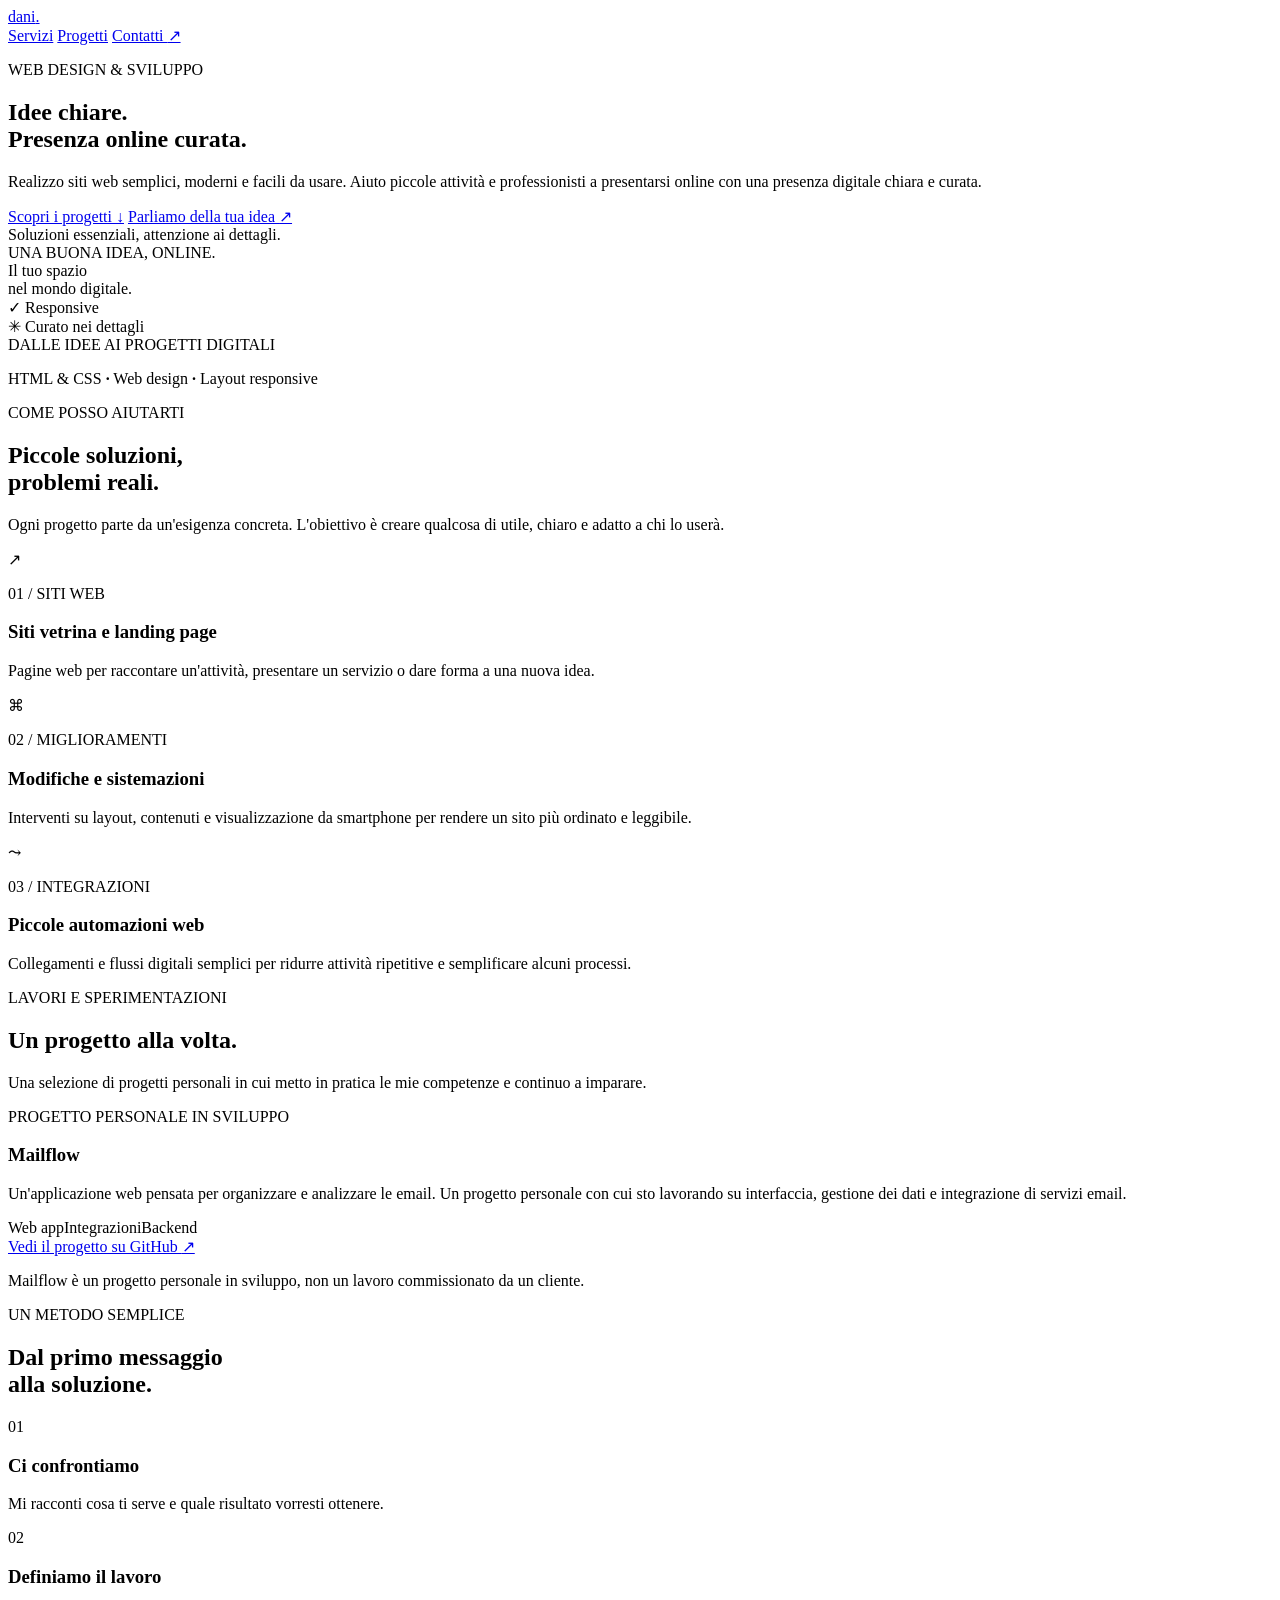
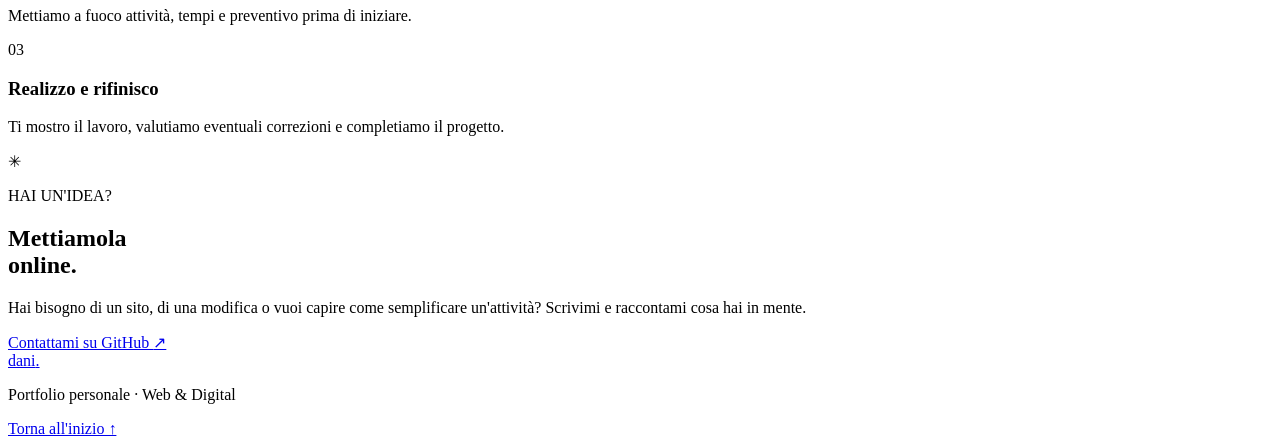
==== index.html @ 743d181b "Create responsive portfolio homepage" ====
<!doctype html>
<html lang="it">
<head>
  <meta charset="utf-8">
  <meta name="viewport" content="width=device-width, initial-scale=1">
  <meta name="theme-color" content="#f7f8fb">
  <meta name="description" content="Portfolio di Dani: siti web semplici, moderni e responsive, miglioramenti e piccole integrazioni digitali.">
  <title>Dani — Web & Digital</title>
  <link rel="stylesheet" href="style.css">
</head>
<body>
  <header class="site-header">
    <nav class="nav container" aria-label="Navigazione principale">
      <a class="brand" href="#home" aria-label="Torna all'inizio">dani<span>.</span></a>
      <div class="nav-links">
        <a href="#servizi">Servizi</a>
        <a href="#progetti">Progetti</a>
        <a class="nav-cta" href="#contatti">Contatti <span aria-hidden="true">↗</span></a>
      </div>
    </nav>
  </header>

  <main>
    <section class="hero container" id="home">
      <div class="hero-copy">
        <p class="eyebrow"><span class="status-dot"></span> WEB DESIGN & SVILUPPO</p>
        <h1>Idee chiare.<br><span>Presenza online</span> curata.</h1>
        <p class="hero-text">Realizzo siti web semplici, moderni e facili da usare. Aiuto piccole attività e professionisti a presentarsi online con una presenza digitale chiara e curata.</p>
        <div class="hero-actions">
          <a class="button button-primary" href="#progetti">Scopri i progetti <span aria-hidden="true">↓</span></a>
          <a class="text-link" href="#contatti">Parliamo della tua idea <span aria-hidden="true">↗</span></a>
        </div>
        <div class="hero-note"><span class="note-line"></span><span>Soluzioni essenziali, attenzione ai dettagli.</span></div>
      </div>

      <div class="hero-art" aria-hidden="true">
        <div class="art-glow"></div>
        <div class="browser-card">
          <div class="browser-top">
            <div class="browser-dots"><i></i><i></i><i></i></div>
            <div class="browser-address"></div>
          </div>
          <div class="browser-content">
            <div class="mock-label">UNA BUONA IDEA, ONLINE.</div>
            <div class="mock-heading">Il tuo spazio<br>nel mondo digitale.</div>
            <div class="mock-copy"></div><div class="mock-copy short"></div>
            <div class="mock-button"></div>
            <div class="mock-panels"><i></i><i></i><i></i></div>
          </div>
        </div>
        <div class="floating-chip chip-top"><span class="chip-check">✓</span> Responsive</div>
        <div class="floating-chip chip-bottom"><span class="chip-spark">✳</span> Curato nei dettagli</div>
      </div>
    </section>

    <section class="intro-strip">
      <div class="container strip-inner">
        <span>DALLE IDEE AI PROGETTI DIGITALI</span>
        <p>HTML & CSS <b>·</b> Web design <b>·</b> Layout responsive</p>
      </div>
    </section>

    <section class="section container" id="servizi">
      <div class="section-heading">
        <div><p class="eyebrow">COME POSSO AIUTARTI</p><h2>Piccole soluzioni,<br><span>problemi reali.</span></h2></div>
        <p class="section-intro">Ogni progetto parte da un'esigenza concreta. L'obiettivo è creare qualcosa di utile, chiaro e adatto a chi lo userà.</p>
      </div>
      <div class="service-grid">
        <article class="service-card">
          <div class="service-icon icon-web" aria-hidden="true">↗</div>
          <p class="card-number">01 / SITI WEB</p>
          <h3>Siti vetrina e landing page</h3>
          <p>Pagine web per raccontare un'attività, presentare un servizio o dare forma a una nuova idea.</p>
        </article>
        <article class="service-card">
          <div class="service-icon icon-fix" aria-hidden="true">⌘</div>
          <p class="card-number">02 / MIGLIORAMENTI</p>
          <h3>Modifiche e sistemazioni</h3>
          <p>Interventi su layout, contenuti e visualizzazione da smartphone per rendere un sito più ordinato e leggibile.</p>
        </article>
        <article class="service-card">
          <div class="service-icon icon-flow" aria-hidden="true">⤳</div>
          <p class="card-number">03 / INTEGRAZIONI</p>
          <h3>Piccole automazioni web</h3>
          <p>Collegamenti e flussi digitali semplici per ridurre attività ripetitive e semplificare alcuni processi.</p>
        </article>
      </div>
    </section>

    <section class="projects-section" id="progetti">
      <div class="container section">
        <div class="section-heading">
          <div><p class="eyebrow">LAVORI E SPERIMENTAZIONI</p><h2>Un progetto alla volta.</h2></div>
          <p class="section-intro">Una selezione di progetti personali in cui metto in pratica le mie competenze e continuo a imparare.</p>
        </div>
        <article class="project-card">
          <div class="project-visual" aria-hidden="true">
            <div class="mail-window">
              <div class="mail-window-head"><span></span><span></span><span></span></div>
              <div class="mail-sidebar"><i></i><i></i><i></i><i></i></div>
              <div class="mail-main">
                <div class="mail-title"></div>
                <div class="mail-row"><i></i><b></b></div><div class="mail-row"><i></i><b></b></div>
                <div class="mail-row"><i></i><b></b></div><div class="mail-row"><i></i><b></b></div>
              </div>
            </div>
            <span class="visual-orbit orbit-one"></span><span class="visual-orbit orbit-two"></span>
          </div>
          <div class="project-info">
            <div class="project-meta"><span>PROGETTO PERSONALE</span><span class="project-status"><i></i> IN SVILUPPO</span></div>
            <h3>Mailflow</h3>
            <p>Un'applicazione web pensata per organizzare e analizzare le email. Un progetto personale con cui sto lavorando su interfaccia, gestione dei dati e integrazione di servizi email.</p>
            <div class="tag-list"><span>Web app</span><span>Integrazioni</span><span>Backend</span></div>
            <a class="project-link" href="https://github.com/DaniRiva09/MailFlow" target="_blank" rel="noopener noreferrer">Vedi il progetto su GitHub <span aria-hidden="true">↗</span></a>
          </div>
        </article>
        <p class="project-disclaimer">Mailflow è un progetto personale in sviluppo, non un lavoro commissionato da un cliente.</p>
      </div>
    </section>

    <section class="process-section">
      <div class="container process-inner">
        <div><p class="eyebrow">UN METODO SEMPLICE</p><h2>Dal primo messaggio<br><span>alla soluzione.</span></h2></div>
        <div class="process-steps">
          <div class="process-step"><span>01</span><div><h3>Ci confrontiamo</h3><p>Mi racconti cosa ti serve e quale risultato vorresti ottenere.</p></div></div>
          <div class="process-step"><span>02</span><div><h3>Definiamo il lavoro</h3><p>Mettiamo a fuoco attività, tempi e preventivo prima di iniziare.</p></div></div>
          <div class="process-step"><span>03</span><div><h3>Realizzo e rifinisco</h3><p>Ti mostro il lavoro, valutiamo eventuali correzioni e completiamo il progetto.</p></div></div>
        </div>
      </div>
    </section>

    <section class="contact-section container" id="contatti">
      <div class="contact-card">
        <div class="contact-decoration" aria-hidden="true">✳</div>
        <p class="eyebrow">HAI UN'IDEA?</p>
        <h2>Mettiamola<br><span>online.</span></h2>
        <p>Hai bisogno di un sito, di una modifica o vuoi capire come semplificare un'attività? Scrivimi e raccontami cosa hai in mente.</p>
        <a class="button button-light" href="https://github.com/DaniRiva09" target="_blank" rel="noopener noreferrer">Contattami su GitHub <span aria-hidden="true">↗</span></a>
      </div>
    </section>
  </main>

  <footer class="site-footer">
    <div class="container footer-inner">
      <a class="brand" href="#home">dani<span>.</span></a>
      <p>Portfolio personale · Web & Digital</p>
      <a href="#home">Torna all'inizio ↑</a>
    </div>
  </footer>
</body>
</html>
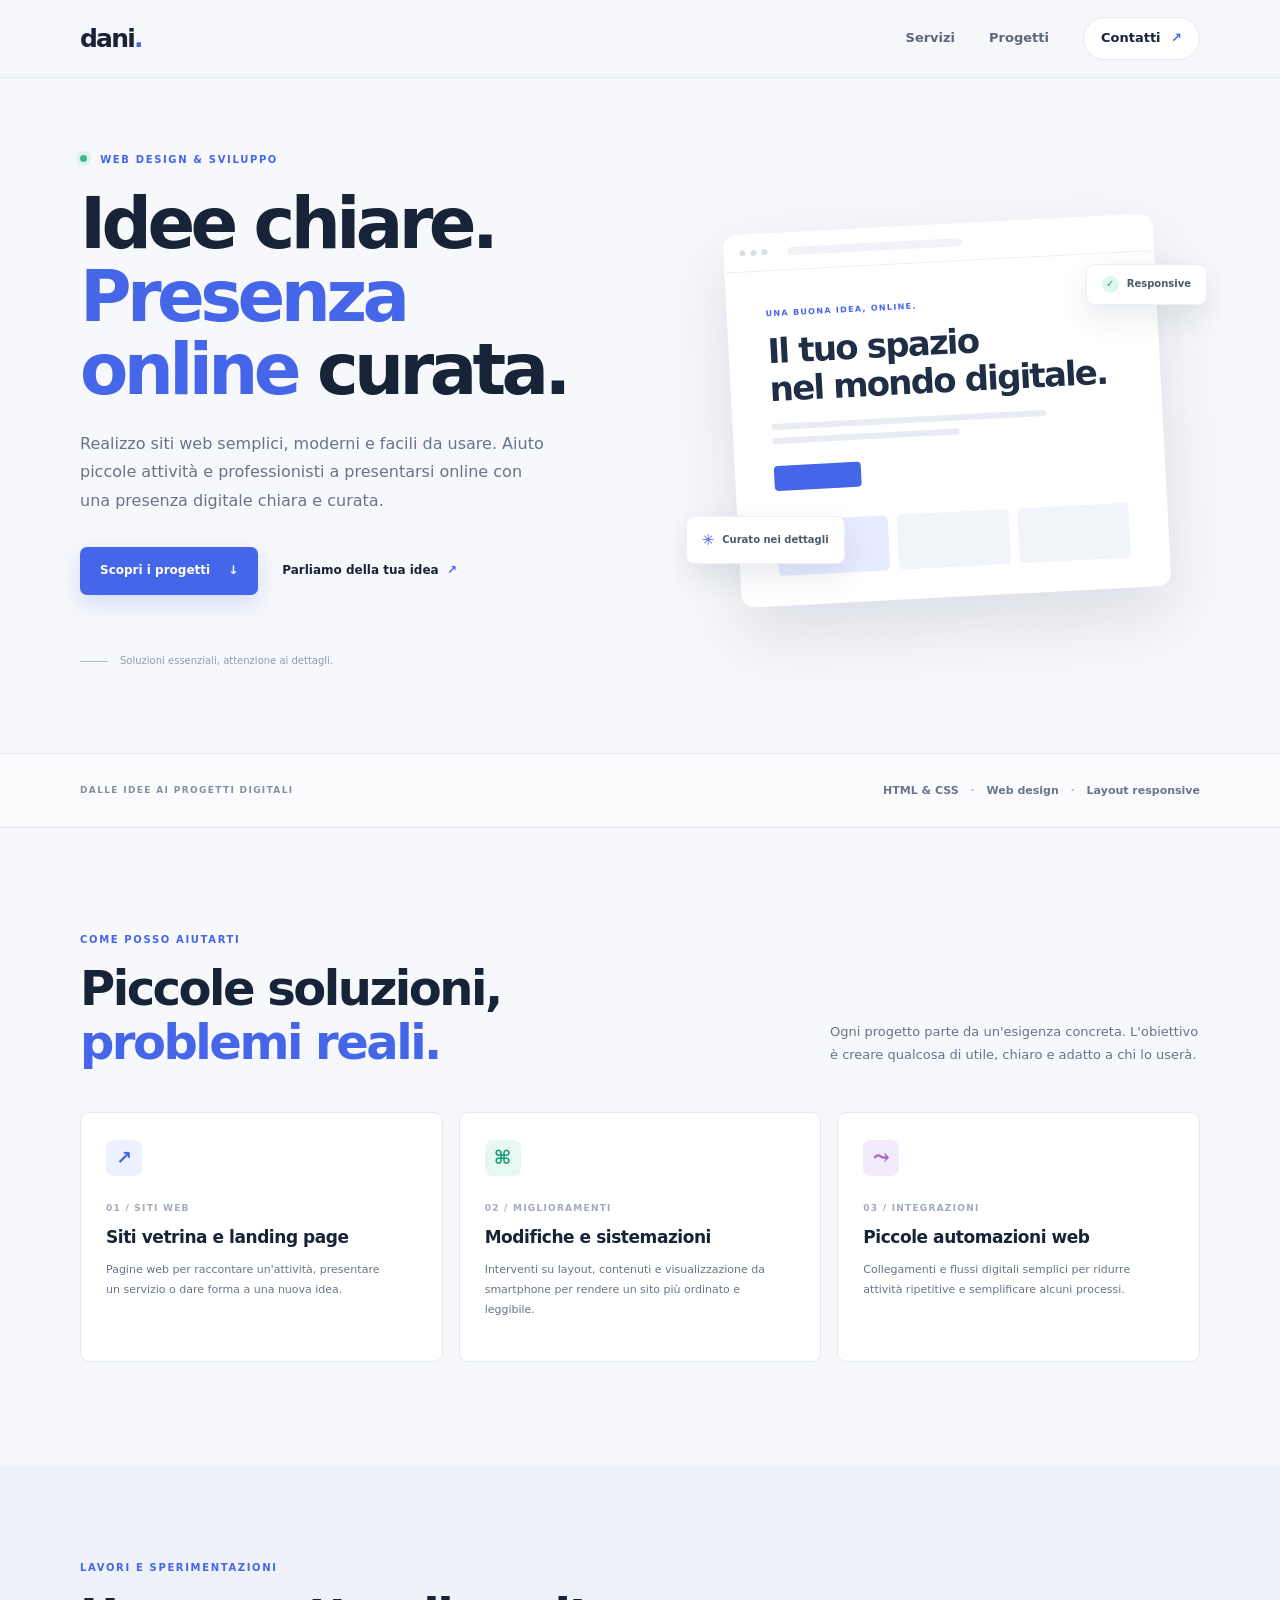
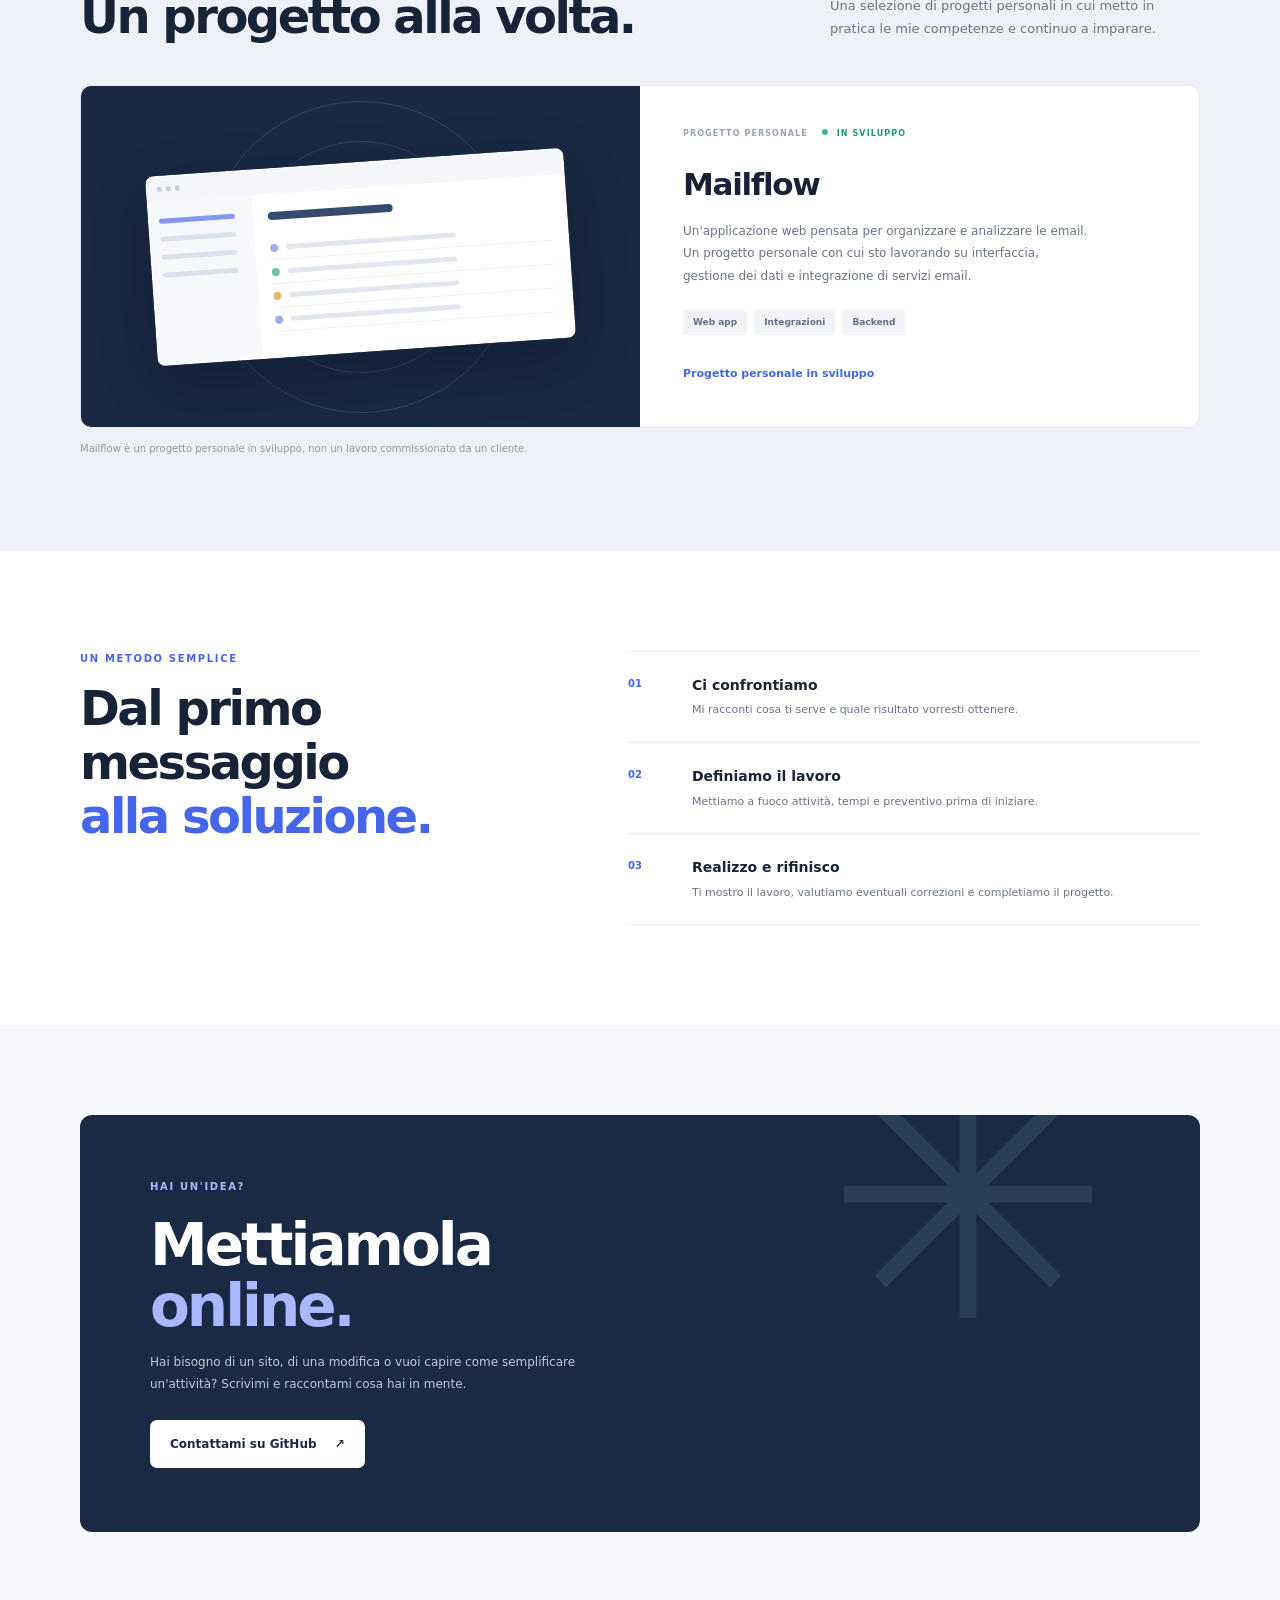
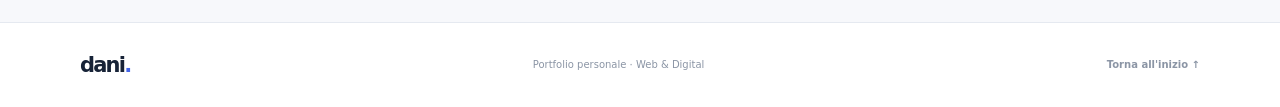
==== commit 91200310: "Keep private Mailflow repository link off public portfolio" ====
--- a/index.html
+++ b/index.html
@@ -111,7 +111,7 @@
             <h3>Mailflow</h3>
             <p>Un'applicazione web pensata per organizzare e analizzare le email. Un progetto personale con cui sto lavorando su interfaccia, gestione dei dati e integrazione di servizi email.</p>
             <div class="tag-list"><span>Web app</span><span>Integrazioni</span><span>Backend</span></div>
-            <a class="project-link" href="https://github.com/DaniRiva09/MailFlow" target="_blank" rel="noopener noreferrer">Vedi il progetto su GitHub <span aria-hidden="true">↗</span></a>
+            <span class="project-link">Progetto personale in sviluppo</span>
           </div>
         </article>
         <p class="project-disclaimer">Mailflow è un progetto personale in sviluppo, non un lavoro commissionato da un cliente.</p>
--- a/style.css
+++ b/style.css
@@ -0,0 +1,14 @@
+:root{color-scheme:light;--ink:#172337;--muted:#687488;--blue:#4566e8;--blue-dark:#3452cf;--mint:#b8f0dc;--paper:#f7f8fb;--line:#e5e9f0;--container:1120px}
+*{box-sizing:border-box}html{scroll-behavior:smooth;scroll-padding-top:88px}body{margin:0;background:var(--paper);color:var(--ink);font-family:Inter,ui-sans-serif,system-ui,-apple-system,BlinkMacSystemFont,"Segoe UI",sans-serif;-webkit-font-smoothing:antialiased;line-height:1.6}a{color:inherit;text-decoration:none}.container{width:min(var(--container),calc(100% - 48px));margin-inline:auto}
+.site-header{height:78px;border-bottom:1px solid rgba(229,233,240,.8);background:rgba(247,248,251,.92)}.nav{height:100%;display:flex;align-items:center;justify-content:space-between}.brand{font-size:25px;font-weight:850;letter-spacing:-1.8px;line-height:1}.brand span{color:var(--blue)}.nav-links{display:flex;align-items:center;gap:34px;color:#5d687a;font-size:13px;font-weight:650}.nav-links a,.footer-inner a{transition:color .2s}.nav-links a:hover,.footer-inner a:hover{color:var(--blue)}.nav-links .nav-cta{color:var(--ink);background:#fff;border:1px solid var(--line);border-radius:999px;padding:10px 17px}.nav-cta span{color:var(--blue);margin-left:6px}
+.hero{min-height:610px;display:grid;grid-template-columns:1.05fr .95fr;align-items:center;gap:54px;padding-block:74px 84px}.eyebrow{margin:0 0 20px;color:var(--blue);font-size:10px;font-weight:800;letter-spacing:1.65px}.status-dot{display:inline-block;width:7px;height:7px;margin-right:8px;border-radius:50%;background:#38b98a;box-shadow:0 0 0 4px rgba(56,185,138,.12);vertical-align:1px}h1,h2,h3,p{margin-top:0}.hero h1{max-width:600px;margin-bottom:22px;font-size:clamp(46px,5.5vw,72px);font-weight:790;letter-spacing:-4.6px;line-height:1.04}.hero h1 span,.section-heading h2 span,.process-inner h2 span,.contact-card h2 span{color:var(--blue)}.hero-text{max-width:475px;color:var(--muted);font-size:16px;line-height:1.8}.hero-actions{display:flex;align-items:center;flex-wrap:wrap;gap:24px;margin-top:31px}.button{min-height:48px;display:inline-flex;align-items:center;justify-content:center;gap:18px;padding:0 20px;border-radius:7px;font-size:12px;font-weight:750;transition:transform .2s,background .2s}.button:hover{transform:translateY(-2px)}.button-primary{background:var(--blue);color:#fff;box-shadow:0 8px 22px rgba(69,102,232,.2)}.button-primary:hover{background:var(--blue-dark)}.text-link{color:var(--ink);font-size:12px;font-weight:750}.text-link span{color:var(--blue);margin-left:4px}.hero-note{display:flex;align-items:center;gap:12px;margin-top:58px;color:#929bac;font-size:10px}.note-line{width:28px;height:1px;background:#aeb8c9}
+.hero-art{position:relative;min-height:390px;display:grid;place-items:center;isolation:isolate}.art-glow{position:absolute;width:330px;height:330px;border-radius:50%;background:radial-gradient(circle,rgba(184,240,220,.8),rgba(184,240,220,0) 70%);z-index:-1}.browser-card{position:relative;z-index:1;width:min(100%,430px);overflow:hidden;border:1px solid #fff;border-radius:13px;background:#fff;box-shadow:0 28px 70px rgba(30,48,81,.13);transform:rotate(-3deg)}.browser-top{height:37px;display:flex;align-items:center;gap:20px;padding:0 15px;border-bottom:1px solid #edf0f4}.browser-dots{display:flex;gap:5px}.browser-dots i{width:6px;height:6px;border-radius:50%;background:#d9deea}.browser-address{width:44%;height:8px;border-radius:8px;background:#f0f2f7}.browser-content{padding:37px 38px 29px}.mock-label{color:var(--blue);font-size:8px;font-weight:850;letter-spacing:1.3px}.mock-heading{margin-top:11px;color:#202e45;font-size:clamp(25px,3vw,34px);font-weight:800;letter-spacing:-1.8px;line-height:1.12}.mock-copy{width:78%;height:6px;margin-top:16px;border-radius:8px;background:#e8ebf2}.mock-copy.short{width:53%;margin-top:8px}.mock-button{width:87px;height:25px;margin-top:22px;border-radius:4px;background:var(--blue)}.mock-panels{display:grid;grid-template-columns:repeat(3,1fr);gap:9px;margin-top:30px}.mock-panels i{height:55px;border-radius:5px;background:#f1f4f9}.mock-panels i:first-child{background:#e6ebff}.floating-chip{position:absolute;z-index:2;display:flex;align-items:center;gap:8px;padding:11px 15px;border:1px solid #edf0f4;border-radius:8px;background:#fff;box-shadow:0 12px 30px rgba(30,48,81,.1);color:#4d5a6e;font-size:10px;font-weight:750}.chip-top{top:48px;right:-7px}.chip-bottom{bottom:42px;left:-8px}.chip-check{display:grid;width:17px;height:17px;place-items:center;border-radius:50%;background:#dcf8ed;color:#219b6b;font-size:10px}.chip-spark{color:var(--blue);font-size:15px}
+.intro-strip{border-block:1px solid var(--line);background:rgba(255,255,255,.55)}.strip-inner{min-height:73px;display:flex;align-items:center;justify-content:space-between;gap:20px}.strip-inner>span{color:#8490a2;font-size:9px;font-weight:850;letter-spacing:1.35px}.strip-inner p{margin:0;color:#697589;font-size:11px;font-weight:650}.strip-inner b{padding-inline:8px;color:#b1b9c7}
+.section{padding-block:104px}.section-heading{display:flex;align-items:end;justify-content:space-between;gap:50px;margin-bottom:42px}.section-heading .eyebrow{margin-bottom:14px}.section-heading h2,.process-inner h2{margin:0;font-size:clamp(34px,4vw,48px);font-weight:780;letter-spacing:-2.5px;line-height:1.12}.section-intro{max-width:370px;margin-bottom:3px;color:var(--muted);font-size:13px;line-height:1.8}.service-grid{display:grid;grid-template-columns:repeat(3,1fr);gap:16px}.service-card{position:relative;min-height:250px;padding:27px 25px;border:1px solid var(--line);border-radius:9px;background:#fff;transition:transform .2s,box-shadow .2s}.service-card:hover{transform:translateY(-4px);box-shadow:0 15px 36px rgba(30,48,81,.07)}.service-icon{width:36px;height:36px;display:grid;place-items:center;margin-bottom:25px;border-radius:8px;font-size:19px;font-weight:600}.icon-web{color:#4566e8;background:#edf0ff}.icon-fix{color:#199b78;background:#e6f8f1}.icon-flow{color:#a16bc4;background:#f4ebfa}.card-number{margin-bottom:9px;color:#a1aabc;font-size:9px;font-weight:850;letter-spacing:1.25px}.service-card h3{margin-bottom:9px;font-size:17px;letter-spacing:-.45px}.service-card>p:last-child{max-width:290px;margin-bottom:0;color:var(--muted);font-size:11px;line-height:1.8}
+.projects-section{background:#eef1f7}.projects-section .section{padding-block:94px}.project-card{display:grid;grid-template-columns:1fr 1fr;overflow:hidden;border:1px solid #e4e8f0;border-radius:11px;background:#fff}.project-visual{position:relative;min-height:330px;display:grid;place-items:center;overflow:hidden;background:#192943}.project-visual:before,.project-visual:after{position:absolute;border:1px solid rgba(190,214,255,.14);border-radius:50%;content:""}.project-visual:before{width:310px;height:310px}.project-visual:after{width:230px;height:230px;border-color:rgba(190,214,255,.12)}.mail-window{position:relative;z-index:2;width:75%;height:190px;overflow:hidden;border:1px solid rgba(255,255,255,.18);border-radius:8px;background:#fff;box-shadow:0 20px 60px rgba(0,0,0,.2);transform:rotate(-4deg)}.mail-window-head{height:25px;display:flex;align-items:center;gap:4px;padding-left:10px;background:#f4f6fa}.mail-window-head span{width:5px;height:5px;border-radius:50%;background:#c6cedb}.mail-sidebar{position:absolute;top:25px;bottom:0;left:0;width:25%;padding:17px 10px;background:#f7f8fb}.mail-sidebar i{display:block;width:90%;height:5px;margin-bottom:13px;border-radius:5px;background:#dce2ed}.mail-sidebar i:first-child{background:#8499f4}.mail-main{margin-left:25%;padding:18px 15px}.mail-title{width:44%;height:8px;margin-bottom:16px;border-radius:5px;background:#354c6e}.mail-row{display:flex;align-items:center;gap:8px;height:24px;border-bottom:1px solid #edf0f4}.mail-row i{width:8px;height:8px;border-radius:50%;background:#9dafea}.mail-row b{width:60%;height:5px;border-radius:5px;background:#e2e6ee}.mail-row:nth-child(3) i{background:#6dc5a2}.mail-row:nth-child(4) i{background:#e8b66a}.visual-orbit{position:absolute;z-index:1;width:13px;height:13px;border:3px solid var(--mint);border-radius:50%}.orbit-one{top:66px;right:16%}.orbit-two{bottom:63px;left:15%;width:8px;height:8px;border-color:#8da3ff}.project-info{align-self:center;padding:42px 43px}.project-meta{display:flex;flex-wrap:wrap;align-items:center;gap:14px;color:#98a2b1;font-size:8px;font-weight:850;letter-spacing:1.1px}.project-status{color:#219b72}.project-status i{display:inline-block;width:6px;height:6px;margin-right:5px;border-radius:50%;background:#32bd8b;vertical-align:1px}.project-info h3{margin:19px 0 10px;font-size:31px;letter-spacing:-1.3px}.project-info>p{max-width:410px;color:var(--muted);font-size:12px;line-height:1.9}.tag-list{display:flex;flex-wrap:wrap;gap:7px;margin:21px 0 24px}.tag-list span{padding:6px 10px;border-radius:4px;background:#f1f3f8;color:#647086;font-size:9px;font-weight:700}.project-link{color:var(--blue);font-size:11px;font-weight:800}.project-link span{margin-left:5px}.project-disclaimer{margin:13px 0 0;color:#8d98a9;font-size:10px}
+.process-section{background:#fff}.process-inner{display:grid;grid-template-columns:.9fr 1.1fr;gap:80px;align-items:start;padding-block:100px}.process-inner .eyebrow{margin-bottom:15px}.process-steps{border-top:1px solid var(--line)}.process-step{display:grid;grid-template-columns:48px 1fr;gap:16px;padding:22px 0;border-bottom:1px solid var(--line)}.process-step>span{padding-top:2px;color:var(--blue);font-size:10px;font-weight:850}.process-step h3{margin-bottom:5px;font-size:14px}.process-step p{margin-bottom:0;color:var(--muted);font-size:11px;line-height:1.7}
+.contact-section{padding-block:90px}.contact-card{position:relative;overflow:hidden;padding:64px 70px;border-radius:12px;background:#1a2a45;color:#fff}.contact-card .eyebrow{color:#a8b9ff}.contact-card h2{position:relative;z-index:1;margin-bottom:15px;font-size:clamp(40px,5vw,58px);letter-spacing:-3px;line-height:1.05}.contact-card h2 span{color:#a9b8ff}.contact-card>p:not(.eyebrow){max-width:470px;margin-bottom:25px;color:#c0cad9;font-size:12px;line-height:1.8}.button-light{background:#fff;color:#1a2a45}.button-light:hover{background:#edf0ff}.contact-decoration{position:absolute;top:-85px;right:8%;color:rgba(184,240,220,.1);font-size:340px;line-height:1}
+.site-footer{border-top:1px solid var(--line);background:#fff}.footer-inner{min-height:84px;display:flex;align-items:center;justify-content:space-between;gap:20px}.footer-inner .brand{font-size:21px}.footer-inner p,.footer-inner>a:last-child{margin:0;color:#8b95a5;font-size:10px}.footer-inner>a:last-child{font-weight:700}
+@media(max-width:800px){.hero{min-height:auto;grid-template-columns:1fr;gap:25px;padding-block:72px 55px}.hero-copy{max-width:650px}.hero-art{min-height:350px}.browser-card{width:min(78%,420px)}.section{padding-block:78px}.section-heading{align-items:start;flex-direction:column;gap:18px}.section-intro{max-width:540px}.process-inner{grid-template-columns:1fr;gap:40px;padding-block:78px}.contact-section{padding-block:68px}}
+@media(max-width:600px){.container{width:min(100% - 36px,var(--container))}.site-header{height:68px}.brand{font-size:23px}.nav-links{gap:17px;font-size:11px}.nav-links a:first-child{display:none}.nav-links .nav-cta{padding:8px 12px}.hero{padding-top:60px}.hero h1{font-size:clamp(43px,12vw,58px);letter-spacing:-3.4px}.hero-text{font-size:14px}.hero-actions{align-items:flex-start;flex-direction:column;gap:17px}.hero-note{margin-top:35px;font-size:9px}.hero-art{min-height:290px}.browser-content{padding:28px 25px 23px}.browser-card{width:82%}.mock-heading{font-size:27px}.chip-top{top:20px;right:-2px}.chip-bottom{bottom:10px;left:-1px}.floating-chip{padding:9px 11px;font-size:9px}.strip-inner{align-items:flex-start;flex-direction:column;justify-content:center;gap:5px;padding-block:15px}.strip-inner p{font-size:10px}.section-heading h2,.process-inner h2{font-size:37px;letter-spacing:-2px}.service-grid{grid-template-columns:1fr}.service-card{min-height:215px}.projects-section .section{padding-block:75px}.project-card{grid-template-columns:1fr}.project-visual{min-height:250px}.project-info{padding:30px 25px 34px}.project-info h3{font-size:28px}.process-inner{gap:30px}.contact-section{padding-block:55px}.contact-card{padding:45px 27px}.contact-card h2{font-size:47px}.contact-decoration{top:-28px;right:-34px;font-size:220px}.footer-inner{min-height:90px;flex-wrap:wrap;justify-content:space-between;padding-block:19px}.footer-inner p{order:3;width:100%}}
+@media(prefers-reduced-motion:reduce){html{scroll-behavior:auto}*,*::before,*::after{transition-duration:.01ms!important;animation-duration:.01ms!important}}
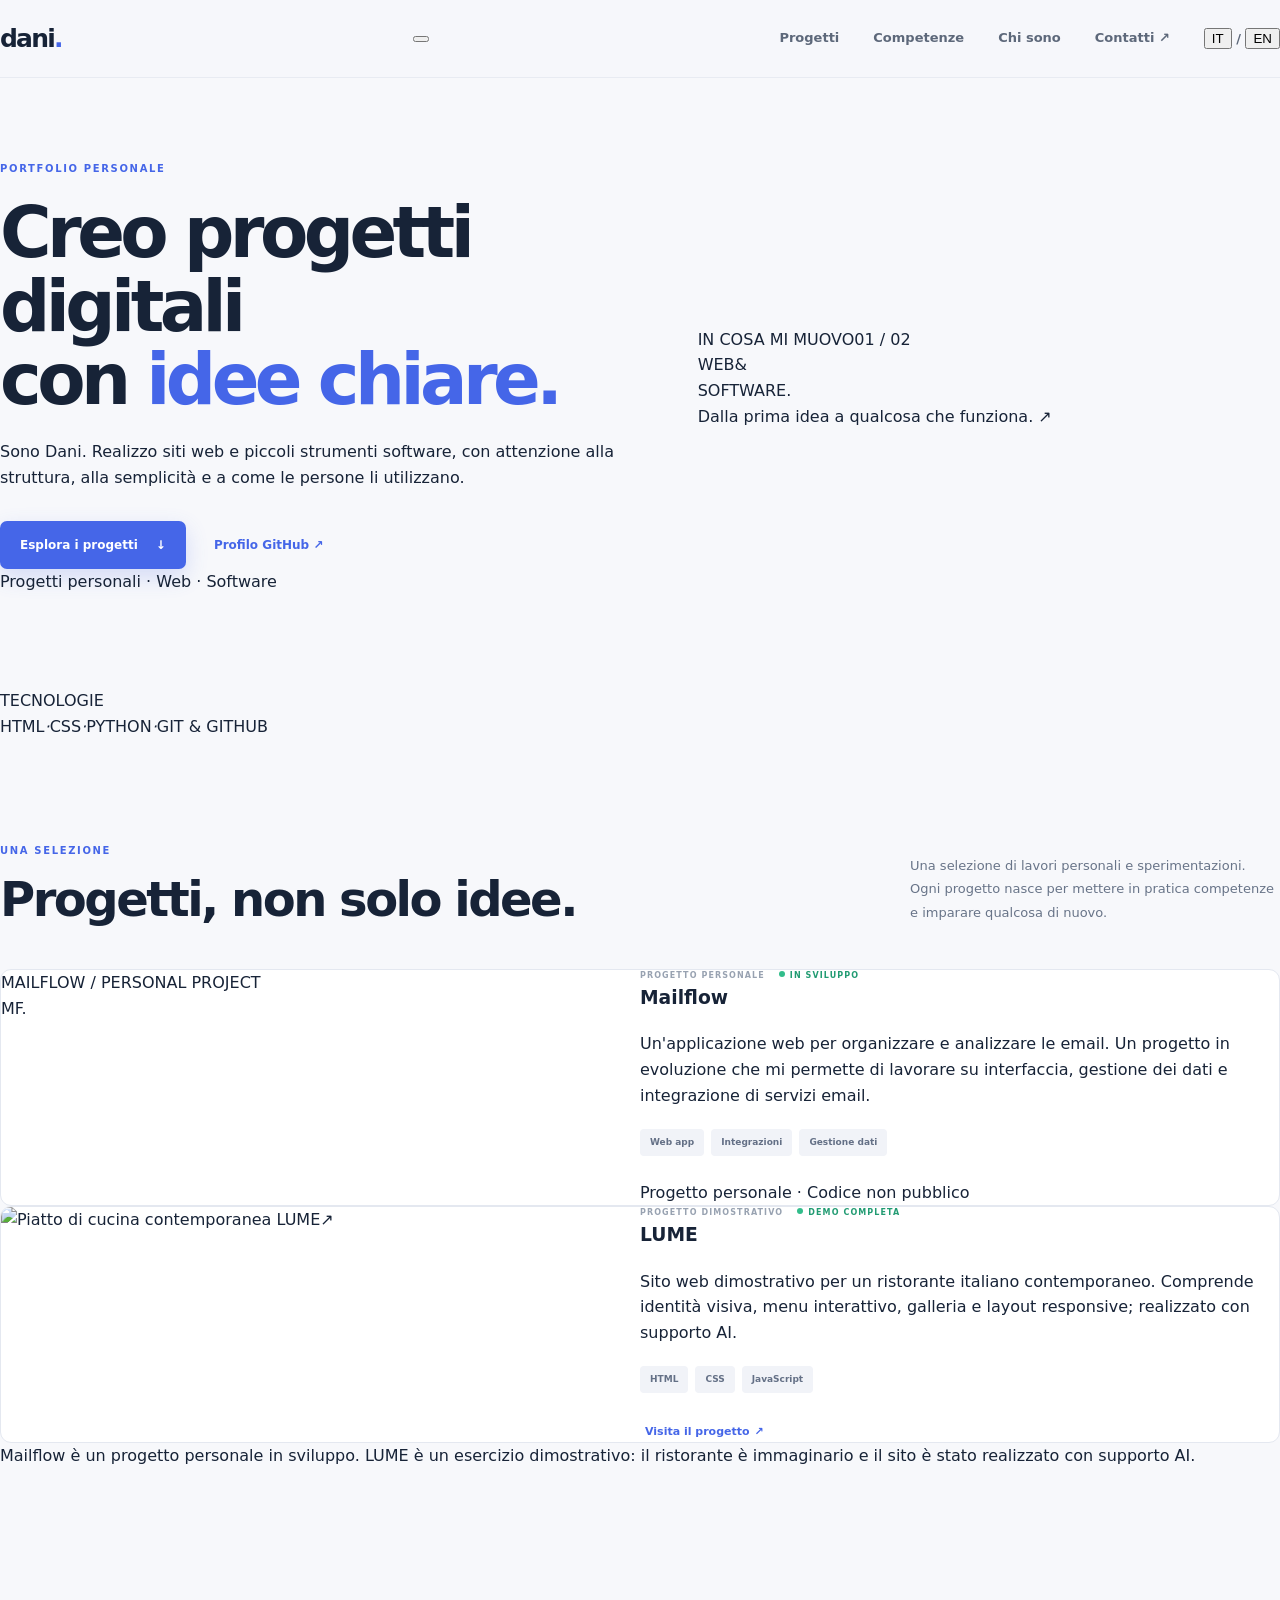
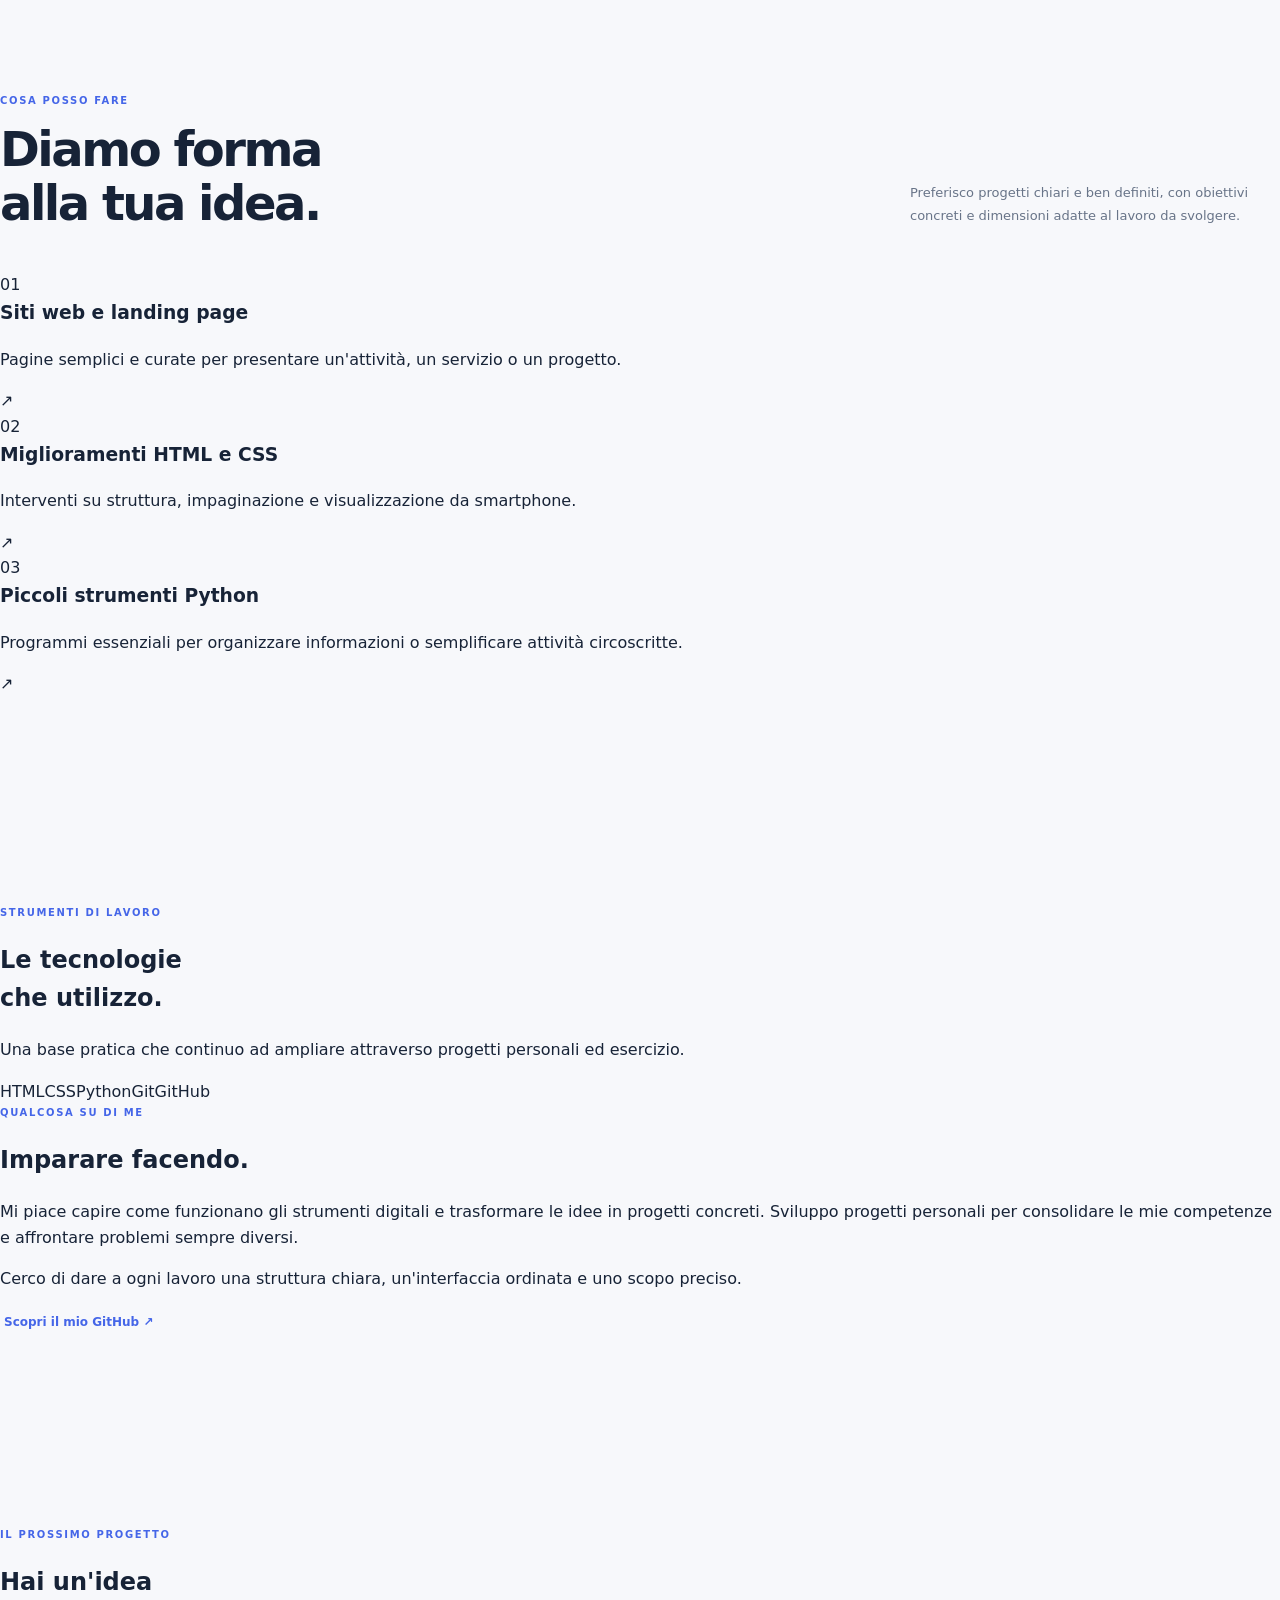
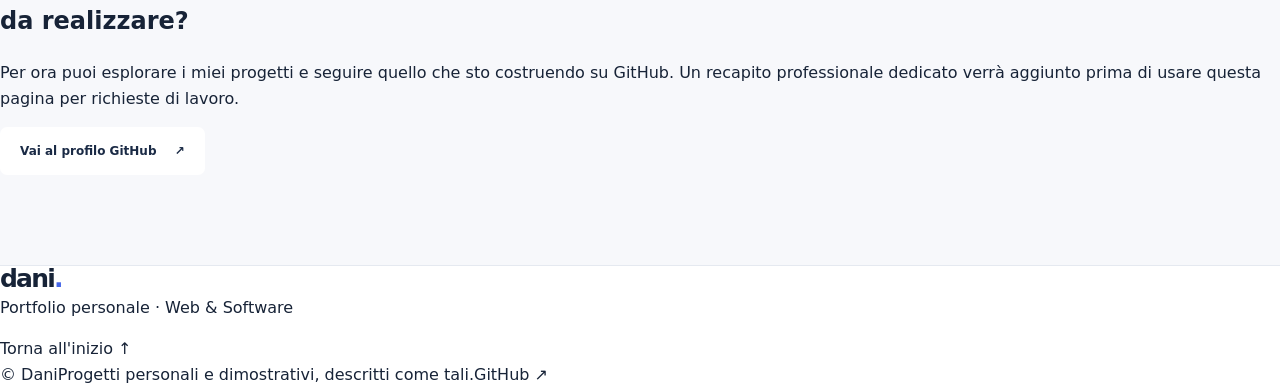
==== commit eb9116d3: "Redesign personal portfolio homepage" ====
--- a/index.html
+++ b/index.html
@@ -3,149 +3,178 @@
 <head>
   <meta charset="utf-8">
   <meta name="viewport" content="width=device-width, initial-scale=1">
-  <meta name="theme-color" content="#f7f8fb">
-  <meta name="description" content="Portfolio di Dani: siti web semplici, moderni e responsive, miglioramenti e piccole integrazioni digitali.">
-  <title>Dani — Web & Digital</title>
+  <meta name="theme-color" content="#f5f4f0">
+  <meta name="description" content="Portfolio di Dani: progetti web, software e sviluppo di siti semplici, moderni e responsive.">
+  <title>Dani — Web & Software</title>
+  <link rel="preconnect" href="https://fonts.googleapis.com">
+  <link rel="preconnect" href="https://fonts.gstatic.com" crossorigin>
+  <link href="https://fonts.googleapis.com/css2?family=DM+Sans:wght@400;500;600;700&family=Manrope:wght@400;500;600;700;800&display=swap" rel="stylesheet">
   <link rel="stylesheet" href="style.css">
+  <script src="script.js" defer></script>
 </head>
 <body>
   <header class="site-header">
-    <nav class="nav container" aria-label="Navigazione principale">
-      <a class="brand" href="#home" aria-label="Torna all'inizio">dani<span>.</span></a>
-      <div class="nav-links">
-        <a href="#servizi">Servizi</a>
-        <a href="#progetti">Progetti</a>
-        <a class="nav-cta" href="#contatti">Contatti <span aria-hidden="true">↗</span></a>
+    <nav class="nav shell" aria-label="Navigazione principale">
+      <a class="brand" href="#home" aria-label="Dani, homepage">dani<span>.</span></a>
+      <button class="nav-toggle" type="button" aria-label="Apri il menu" aria-expanded="false" aria-controls="navLinks">
+        <span></span><span></span>
+      </button>
+      <div class="nav-links" id="navLinks">
+        <a href="#progetti" data-i18n="navProjects">Progetti</a>
+        <a href="#competenze" data-i18n="navSkills">Competenze</a>
+        <a href="#chi-sono" data-i18n="navAbout">Chi sono</a>
+        <a class="nav-contact" href="#contatti" data-i18n="navContact">Contatti <span aria-hidden="true">↗</span></a>
+        <div class="language-switch" aria-label="Select language">
+          <button type="button" class="active" data-lang="it" aria-pressed="true">IT</button>
+          <span>/</span>
+          <button type="button" data-lang="en" aria-pressed="false">EN</button>
+        </div>
       </div>
     </nav>
   </header>
 
   <main>
-    <section class="hero container" id="home">
+    <section class="hero shell" id="home">
       <div class="hero-copy">
-        <p class="eyebrow"><span class="status-dot"></span> WEB DESIGN & SVILUPPO</p>
-        <h1>Idee chiare.<br><span>Presenza online</span> curata.</h1>
-        <p class="hero-text">Realizzo siti web semplici, moderni e facili da usare. Aiuto piccole attività e professionisti a presentarsi online con una presenza digitale chiara e curata.</p>
+        <p class="eyebrow"><span class="eyebrow-mark"></span><span data-i18n="heroEyebrow">PORTFOLIO PERSONALE</span></p>
+        <h1 data-i18n="heroTitle">Creo progetti digitali<br>con <span>idee chiare.</span></h1>
+        <p class="hero-description" data-i18n="heroDescription">Sono Dani. Realizzo siti web e piccoli strumenti software, con attenzione alla struttura, alla semplicità e a come le persone li utilizzano.</p>
         <div class="hero-actions">
-          <a class="button button-primary" href="#progetti">Scopri i progetti <span aria-hidden="true">↓</span></a>
-          <a class="text-link" href="#contatti">Parliamo della tua idea <span aria-hidden="true">↗</span></a>
+          <a class="button button-primary" href="#progetti"><span data-i18n="heroProjects">Esplora i progetti</span><span aria-hidden="true">↓</span></a>
+          <a class="text-link" href="https://github.com/DaniRiva09" target="_blank" rel="noopener noreferrer"><span data-i18n="heroGithub">Profilo GitHub</span><span aria-hidden="true">↗</span></a>
         </div>
-        <div class="hero-note"><span class="note-line"></span><span>Soluzioni essenziali, attenzione ai dettagli.</span></div>
+        <div class="hero-footnote"><span class="footnote-line"></span><span data-i18n="heroFootnote">Progetti personali · Web · Software</span></div>
       </div>
-
-      <div class="hero-art" aria-hidden="true">
-        <div class="art-glow"></div>
-        <div class="browser-card">
-          <div class="browser-top">
-            <div class="browser-dots"><i></i><i></i><i></i></div>
-            <div class="browser-address"></div>
-          </div>
-          <div class="browser-content">
-            <div class="mock-label">UNA BUONA IDEA, ONLINE.</div>
-            <div class="mock-heading">Il tuo spazio<br>nel mondo digitale.</div>
-            <div class="mock-copy"></div><div class="mock-copy short"></div>
-            <div class="mock-button"></div>
-            <div class="mock-panels"><i></i><i></i><i></i></div>
-          </div>
+      <div class="hero-aside" aria-label="Web and software projects">
+        <div class="aside-top"><span>IN COSA MI MUOVO</span><span class="aside-index">01 / 02</span></div>
+        <div class="aside-word">WEB<span>&</span><br>SOFTWARE<span class="aside-period">.</span></div>
+        <div class="aside-bottom">
+          <span data-i18n="asideCaption">Dalla prima idea a qualcosa che funziona.</span>
+          <span class="aside-symbol" aria-hidden="true">↗</span>
         </div>
-        <div class="floating-chip chip-top"><span class="chip-check">✓</span> Responsive</div>
-        <div class="floating-chip chip-bottom"><span class="chip-spark">✳</span> Curato nei dettagli</div>
+        <div class="aside-ring ring-one"></div>
+        <div class="aside-ring ring-two"></div>
       </div>
     </section>
 
-    <section class="intro-strip">
-      <div class="container strip-inner">
-        <span>DALLE IDEE AI PROGETTI DIGITALI</span>
-        <p>HTML & CSS <b>·</b> Web design <b>·</b> Layout responsive</p>
+    <div class="skill-ribbon">
+      <div class="shell ribbon-inner">
+        <span data-i18n="ribbonLabel">TECNOLOGIE</span>
+        <div class="ribbon-items"><span>HTML</span><i>·</i><span>CSS</span><i>·</i><span>PYTHON</span><i>·</i><span>GIT & GITHUB</span></div>
       </div>
+    </div>
+
+    <section class="projects section shell" id="progetti">
+      <div class="section-heading">
+        <div>
+          <p class="eyebrow"><span class="eyebrow-mark"></span><span data-i18n="projectsEyebrow">UNA SELEZIONE</span></p>
+          <h2 data-i18n="projectsTitle">Progetti, non solo idee.</h2>
+        </div>
+        <p class="section-intro" data-i18n="projectsIntro">Una selezione di lavori personali e sperimentazioni. Ogni progetto nasce per mettere in pratica competenze e imparare qualcosa di nuovo.</p>
+      </div>
+
+      <div class="project-grid">
+        <article class="project-card project-mailflow">
+          <div class="project-art mail-art" aria-hidden="true">
+            <div class="mail-art-label">MAILFLOW / PERSONAL PROJECT</div>
+            <div class="mail-symbol"><span></span><i></i></div>
+            <div class="mail-art-lines"><b></b><b></b><b></b></div>
+            <span class="art-corner">MF.</span>
+          </div>
+          <div class="project-body">
+            <div class="project-meta"><span data-i18n="personalProject">PROGETTO PERSONALE</span><span class="project-status"><i></i><span data-i18n="inDevelopment">IN SVILUPPO</span></span></div>
+            <h3>Mailflow</h3>
+            <p data-i18n="mailflowDescription">Un'applicazione web per organizzare e analizzare le email. Un progetto in evoluzione che mi permette di lavorare su interfaccia, gestione dei dati e integrazione di servizi email.</p>
+            <div class="tag-list"><span>Web app</span><span data-i18n="tagIntegrations">Integrazioni</span><span data-i18n="tagData">Gestione dati</span></div>
+            <span class="project-note" data-i18n="privateProject">Progetto personale · Codice non pubblico</span>
+          </div>
+        </article>
+
+        <article class="project-card project-lume">
+          <a class="project-image" href="./lume/" aria-label="Apri il progetto dimostrativo LUME">
+            <img src="https://images.unsplash.com/photo-1750943082231-0d84cfabc4dd?auto=format&fit=crop&w=1000&q=85" alt="Piatto di cucina contemporanea" loading="lazy">
+            <span class="image-overlay">LUME<span>↗</span></span>
+          </a>
+          <div class="project-body">
+            <div class="project-meta"><span data-i18n="demoProject">PROGETTO DIMOSTRATIVO</span><span class="project-status status-demo"><i></i><span data-i18n="completedDemo">DEMO COMPLETA</span></span></div>
+            <h3>LUME</h3>
+            <p data-i18n="lumeDescription">Sito web dimostrativo per un ristorante italiano contemporaneo. Comprende identità visiva, menu interattivo, galleria e layout responsive; realizzato con supporto AI.</p>
+            <div class="tag-list"><span>HTML</span><span>CSS</span><span>JavaScript</span></div>
+            <a class="project-link" href="./lume/"><span data-i18n="visitProject">Visita il progetto</span><span aria-hidden="true">↗</span></a>
+          </div>
+        </article>
+      </div>
+      <p class="projects-disclaimer" data-i18n="projectsDisclaimer">Mailflow è un progetto personale in sviluppo. LUME è un esercizio dimostrativo: il ristorante è immaginario e il sito è stato realizzato con supporto AI.</p>
     </section>
 
-    <section class="section container" id="servizi">
-      <div class="section-heading">
-        <div><p class="eyebrow">COME POSSO AIUTARTI</p><h2>Piccole soluzioni,<br><span>problemi reali.</span></h2></div>
-        <p class="section-intro">Ogni progetto parte da un'esigenza concreta. L'obiettivo è creare qualcosa di utile, chiaro e adatto a chi lo userà.</p>
-      </div>
-      <div class="service-grid">
-        <article class="service-card">
-          <div class="service-icon icon-web" aria-hidden="true">↗</div>
-          <p class="card-number">01 / SITI WEB</p>
-          <h3>Siti vetrina e landing page</h3>
-          <p>Pagine web per raccontare un'attività, presentare un servizio o dare forma a una nuova idea.</p>
-        </article>
-        <article class="service-card">
-          <div class="service-icon icon-fix" aria-hidden="true">⌘</div>
-          <p class="card-number">02 / MIGLIORAMENTI</p>
-          <h3>Modifiche e sistemazioni</h3>
-          <p>Interventi su layout, contenuti e visualizzazione da smartphone per rendere un sito più ordinato e leggibile.</p>
-        </article>
-        <article class="service-card">
-          <div class="service-icon icon-flow" aria-hidden="true">⤳</div>
-          <p class="card-number">03 / INTEGRAZIONI</p>
-          <h3>Piccole automazioni web</h3>
-          <p>Collegamenti e flussi digitali semplici per ridurre attività ripetitive e semplificare alcuni processi.</p>
-        </article>
-      </div>
-    </section>
-
-    <section class="projects-section" id="progetti">
-      <div class="container section">
+    <section class="services-section" id="servizi">
+      <div class="section shell">
         <div class="section-heading">
-          <div><p class="eyebrow">LAVORI E SPERIMENTAZIONI</p><h2>Un progetto alla volta.</h2></div>
-          <p class="section-intro">Una selezione di progetti personali in cui metto in pratica le mie competenze e continuo a imparare.</p>
+          <div>
+            <p class="eyebrow"><span class="eyebrow-mark"></span><span data-i18n="servicesEyebrow">COSA POSSO FARE</span></p>
+            <h2 data-i18n="servicesTitle">Diamo forma<br>alla tua idea.</h2>
+          </div>
+          <p class="section-intro" data-i18n="servicesIntro">Preferisco progetti chiari e ben definiti, con obiettivi concreti e dimensioni adatte al lavoro da svolgere.</p>
         </div>
-        <article class="project-card">
-          <div class="project-visual" aria-hidden="true">
-            <div class="mail-window">
-              <div class="mail-window-head"><span></span><span></span><span></span></div>
-              <div class="mail-sidebar"><i></i><i></i><i></i><i></i></div>
-              <div class="mail-main">
-                <div class="mail-title"></div>
-                <div class="mail-row"><i></i><b></b></div><div class="mail-row"><i></i><b></b></div>
-                <div class="mail-row"><i></i><b></b></div><div class="mail-row"><i></i><b></b></div>
-              </div>
-            </div>
-            <span class="visual-orbit orbit-one"></span><span class="visual-orbit orbit-two"></span>
-          </div>
-          <div class="project-info">
-            <div class="project-meta"><span>PROGETTO PERSONALE</span><span class="project-status"><i></i> IN SVILUPPO</span></div>
-            <h3>Mailflow</h3>
-            <p>Un'applicazione web pensata per organizzare e analizzare le email. Un progetto personale con cui sto lavorando su interfaccia, gestione dei dati e integrazione di servizi email.</p>
-            <div class="tag-list"><span>Web app</span><span>Integrazioni</span><span>Backend</span></div>
-            <span class="project-link">Progetto personale in sviluppo</span>
-          </div>
-        </article>
-        <p class="project-disclaimer">Mailflow è un progetto personale in sviluppo, non un lavoro commissionato da un cliente.</p>
-      </div>
-    </section>
-
-    <section class="process-section">
-      <div class="container process-inner">
-        <div><p class="eyebrow">UN METODO SEMPLICE</p><h2>Dal primo messaggio<br><span>alla soluzione.</span></h2></div>
-        <div class="process-steps">
-          <div class="process-step"><span>01</span><div><h3>Ci confrontiamo</h3><p>Mi racconti cosa ti serve e quale risultato vorresti ottenere.</p></div></div>
-          <div class="process-step"><span>02</span><div><h3>Definiamo il lavoro</h3><p>Mettiamo a fuoco attività, tempi e preventivo prima di iniziare.</p></div></div>
-          <div class="process-step"><span>03</span><div><h3>Realizzo e rifinisco</h3><p>Ti mostro il lavoro, valutiamo eventuali correzioni e completiamo il progetto.</p></div></div>
+        <div class="services-grid">
+          <article class="service-item">
+            <span class="service-number">01</span>
+            <div><h3 data-i18n="serviceOneTitle">Siti web e landing page</h3><p data-i18n="serviceOneText">Pagine semplici e curate per presentare un'attività, un servizio o un progetto.</p></div>
+            <span class="service-arrow">↗</span>
+          </article>
+          <article class="service-item">
+            <span class="service-number">02</span>
+            <div><h3 data-i18n="serviceTwoTitle">Miglioramenti HTML e CSS</h3><p data-i18n="serviceTwoText">Interventi su struttura, impaginazione e visualizzazione da smartphone.</p></div>
+            <span class="service-arrow">↗</span>
+          </article>
+          <article class="service-item">
+            <span class="service-number">03</span>
+            <div><h3 data-i18n="serviceThreeTitle">Piccoli strumenti Python</h3><p data-i18n="serviceThreeText">Programmi essenziali per organizzare informazioni o semplificare attività circoscritte.</p></div>
+            <span class="service-arrow">↗</span>
+          </article>
         </div>
       </div>
     </section>
 
-    <section class="contact-section container" id="contatti">
-      <div class="contact-card">
-        <div class="contact-decoration" aria-hidden="true">✳</div>
-        <p class="eyebrow">HAI UN'IDEA?</p>
-        <h2>Mettiamola<br><span>online.</span></h2>
-        <p>Hai bisogno di un sito, di una modifica o vuoi capire come semplificare un'attività? Scrivimi e raccontami cosa hai in mente.</p>
-        <a class="button button-light" href="https://github.com/DaniRiva09" target="_blank" rel="noopener noreferrer">Contattami su GitHub <span aria-hidden="true">↗</span></a>
+    <section class="skills-about section shell" id="competenze">
+      <div class="skills-block">
+        <p class="eyebrow"><span class="eyebrow-mark"></span><span data-i18n="skillsEyebrow">STRUMENTI DI LAVORO</span></p>
+        <h2 data-i18n="skillsTitle">Le tecnologie<br>che utilizzo.</h2>
+        <p class="skills-description" data-i18n="skillsDescription">Una base pratica che continuo ad ampliare attraverso progetti personali ed esercizio.</p>
+        <div class="skill-list">
+          <span>HTML</span><span>CSS</span><span>Python</span><span>Git</span><span>GitHub</span>
+        </div>
+      </div>
+      <div class="about-block" id="chi-sono">
+        <p class="eyebrow"><span class="eyebrow-mark"></span><span data-i18n="aboutEyebrow">QUALCOSA SU DI ME</span></p>
+        <h2 data-i18n="aboutTitle">Imparare facendo.</h2>
+        <p data-i18n="aboutText">Mi piace capire come funzionano gli strumenti digitali e trasformare le idee in progetti concreti. Sviluppo progetti personali per consolidare le mie competenze e affrontare problemi sempre diversi.</p>
+        <p data-i18n="aboutTextTwo">Cerco di dare a ogni lavoro una struttura chiara, un'interfaccia ordinata e uno scopo preciso.</p>
+        <a class="text-link" href="https://github.com/DaniRiva09" target="_blank" rel="noopener noreferrer"><span data-i18n="aboutGithub">Scopri il mio GitHub</span><span aria-hidden="true">↗</span></a>
+      </div>
+    </section>
+
+    <section class="contact-section" id="contatti">
+      <div class="shell contact-inner">
+        <div>
+          <p class="eyebrow"><span class="eyebrow-mark"></span><span data-i18n="contactEyebrow">IL PROSSIMO PROGETTO</span></p>
+          <h2 data-i18n="contactTitle">Hai un'idea<br>da realizzare?</h2>
+        </div>
+        <div class="contact-copy">
+          <p data-i18n="contactText">Per ora puoi esplorare i miei progetti e seguire quello che sto costruendo su GitHub. Un recapito professionale dedicato verrà aggiunto prima di usare questa pagina per richieste di lavoro.</p>
+          <a class="button button-light" href="https://github.com/DaniRiva09" target="_blank" rel="noopener noreferrer"><span data-i18n="contactButton">Vai al profilo GitHub</span><span aria-hidden="true">↗</span></a>
+        </div>
       </div>
     </section>
   </main>
 
   <footer class="site-footer">
-    <div class="container footer-inner">
-      <a class="brand" href="#home">dani<span>.</span></a>
-      <p>Portfolio personale · Web & Digital</p>
-      <a href="#home">Torna all'inizio ↑</a>
+    <div class="shell footer-main">
+      <a class="brand footer-brand" href="#home">dani<span>.</span></a>
+      <p data-i18n="footerText">Portfolio personale · Web & Software</p>
+      <a href="#home" data-i18n="backTop">Torna all'inizio ↑</a>
     </div>
+    <div class="shell footer-bottom"><span>© <span id="year"></span> Dani</span><span data-i18n="footerNote">Progetti personali e dimostrativi, descritti come tali.</span><a href="https://github.com/DaniRiva09" target="_blank" rel="noopener noreferrer">GitHub ↗</a></div>
   </footer>
 </body>
 </html>
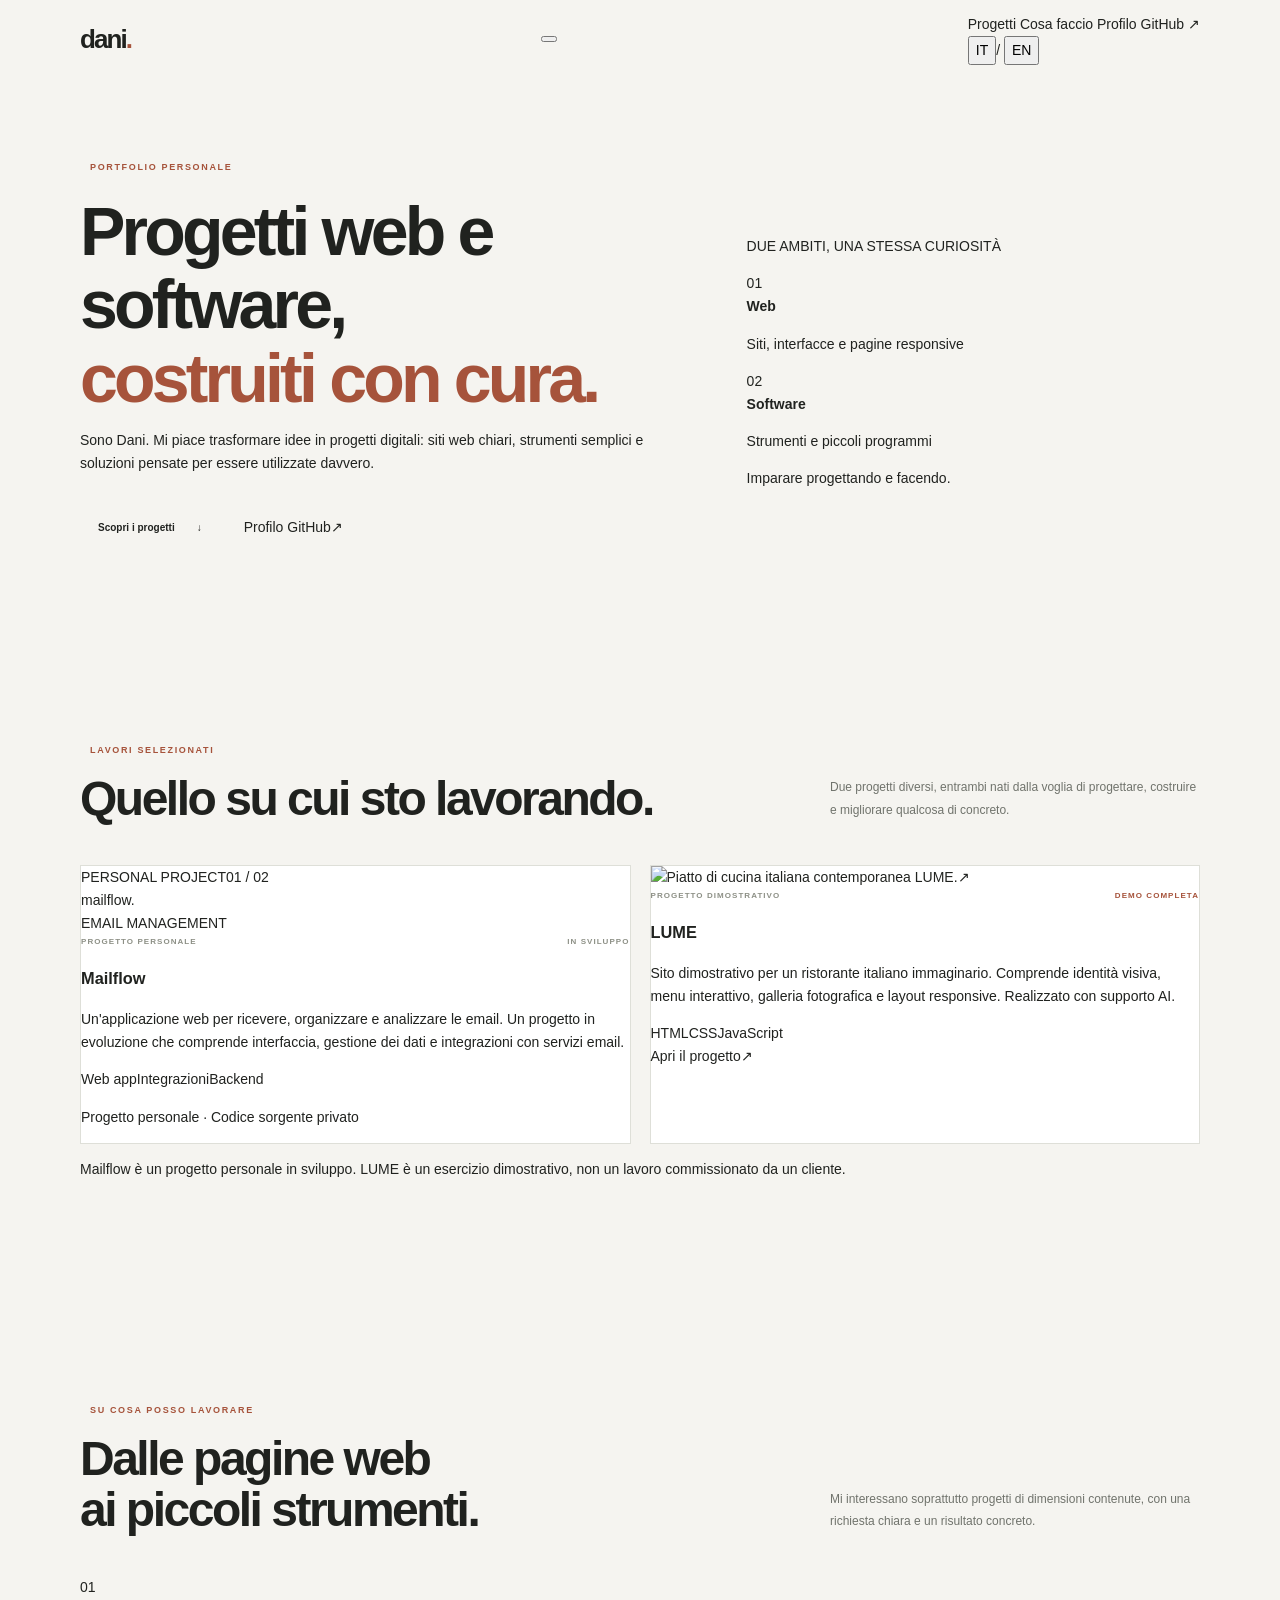
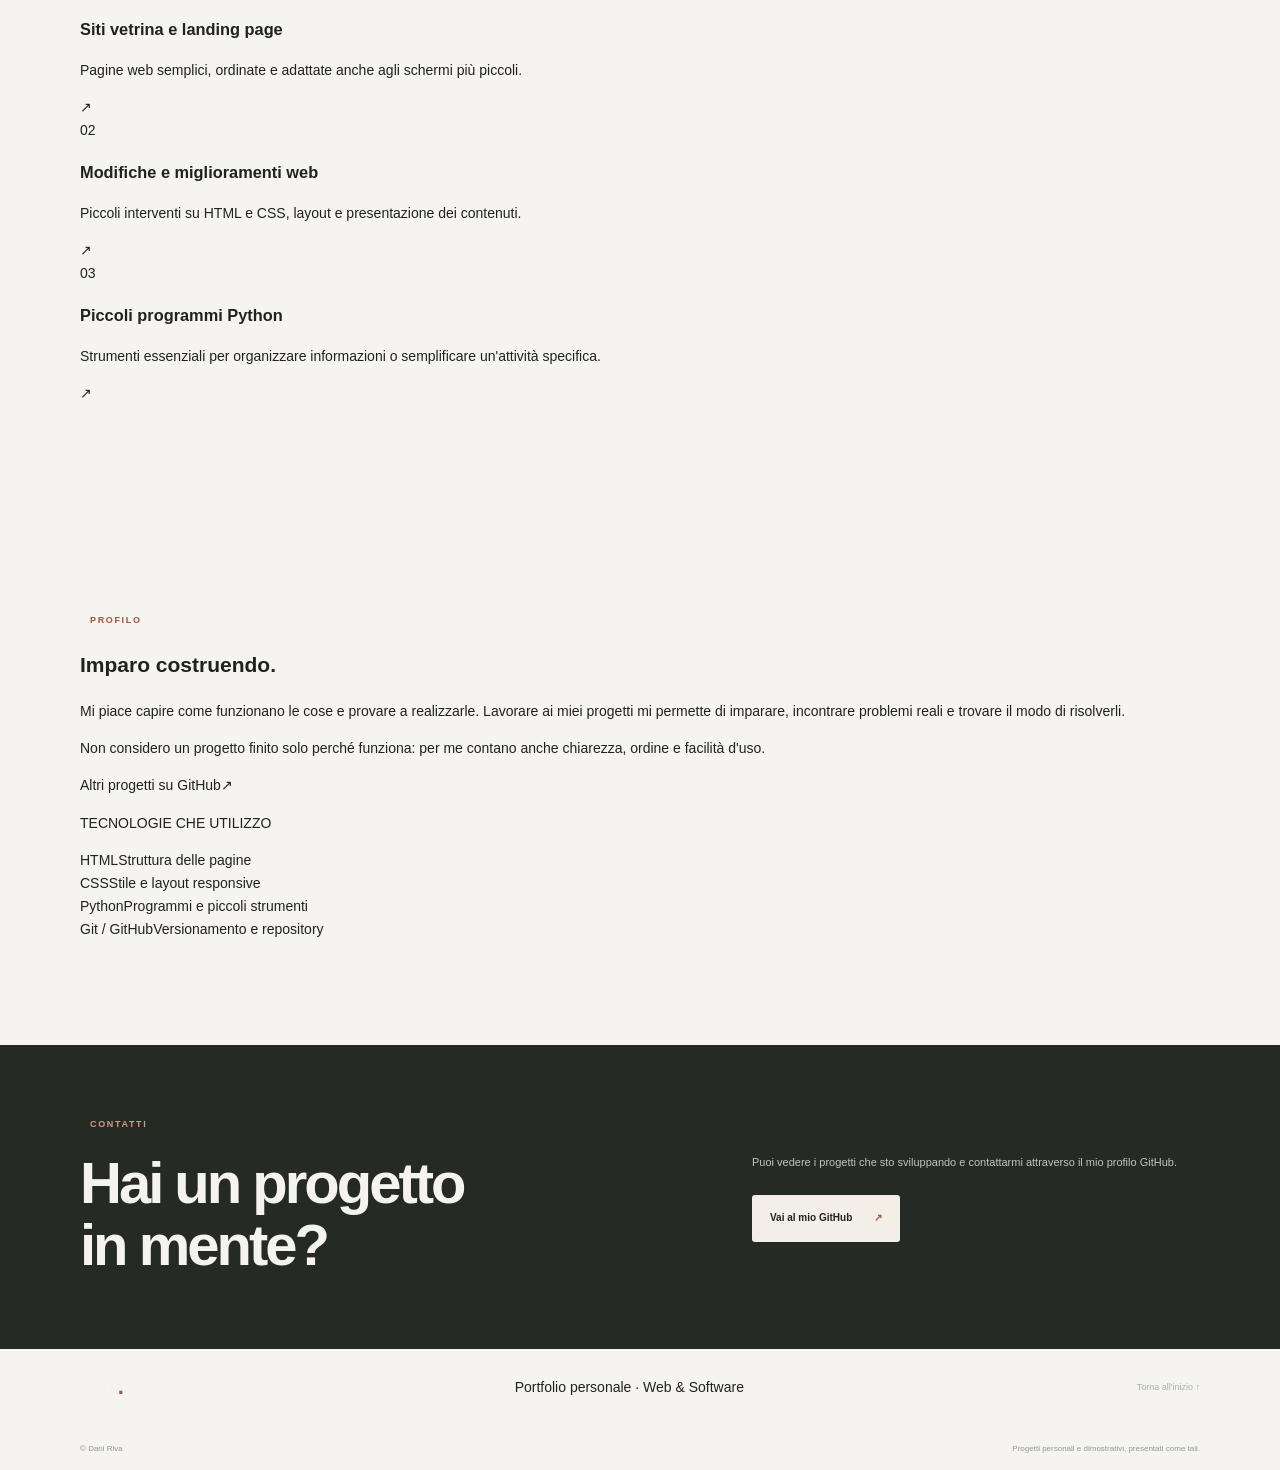
==== commit f5110ef9: "Simplify portfolio structure and project presentation" ====
--- a/index.html
+++ b/index.html
@@ -3,9 +3,9 @@
 <head>
   <meta charset="utf-8">
   <meta name="viewport" content="width=device-width, initial-scale=1">
-  <meta name="theme-color" content="#f5f4f0">
-  <meta name="description" content="Portfolio di Dani: progetti web, software e sviluppo di siti semplici, moderni e responsive.">
-  <title>Dani — Web & Software</title>
+  <meta name="theme-color" content="#f5f3ee">
+  <meta name="description" content="Portfolio personale di Dani Riva: progetti web, software e competenze in HTML, CSS e Python.">
+  <title>Dani Riva — Web & Software</title>
   <link rel="preconnect" href="https://fonts.googleapis.com">
   <link rel="preconnect" href="https://fonts.gstatic.com" crossorigin>
   <link href="https://fonts.googleapis.com/css2?family=DM+Sans:wght@400;500;600;700&family=Manrope:wght@400;500;600;700;800&display=swap" rel="stylesheet">
@@ -13,20 +13,17 @@
   <script src="script.js" defer></script>
 </head>
 <body>
-  <header class="site-header">
+  <header class="header">
     <nav class="nav shell" aria-label="Navigazione principale">
-      <a class="brand" href="#home" aria-label="Dani, homepage">dani<span>.</span></a>
-      <button class="nav-toggle" type="button" aria-label="Apri il menu" aria-expanded="false" aria-controls="navLinks">
-        <span></span><span></span>
-      </button>
-      <div class="nav-links" id="navLinks">
-        <a href="#progetti" data-i18n="navProjects">Progetti</a>
-        <a href="#competenze" data-i18n="navSkills">Competenze</a>
-        <a href="#chi-sono" data-i18n="navAbout">Chi sono</a>
-        <a class="nav-contact" href="#contatti" data-i18n="navContact">Contatti <span aria-hidden="true">↗</span></a>
-        <div class="language-switch" aria-label="Select language">
-          <button type="button" class="active" data-lang="it" aria-pressed="true">IT</button>
-          <span>/</span>
+      <a class="brand" href="#home" aria-label="Dani Riva, homepage">dani<span>.</span></a>
+      <button class="menu-toggle" type="button" aria-label="Apri il menu" aria-expanded="false" aria-controls="nav-menu"><span></span><span></span></button>
+      <div class="nav-menu" id="nav-menu">
+        <a href="#progetti" data-i18n="navWork">Progetti</a>
+        <a href="#cosa-faccio" data-i18n="navWhat">Cosa faccio</a>
+        <a href="#profilo" data-i18n="navAbout">Profilo</a>
+        <a class="nav-github" href="https://github.com/DaniRiva09" target="_blank" rel="noopener noreferrer">GitHub <span aria-hidden="true">↗</span></a>
+        <div class="language" aria-label="Seleziona la lingua">
+          <button type="button" class="active" data-lang="it" aria-pressed="true">IT</button><span>/</span>
           <button type="button" data-lang="en" aria-pressed="false">EN</button>
         </div>
       </div>
@@ -35,146 +32,105 @@
 
   <main>
     <section class="hero shell" id="home">
-      <div class="hero-copy">
-        <p class="eyebrow"><span class="eyebrow-mark"></span><span data-i18n="heroEyebrow">PORTFOLIO PERSONALE</span></p>
-        <h1 data-i18n="heroTitle">Creo progetti digitali<br>con <span>idee chiare.</span></h1>
-        <p class="hero-description" data-i18n="heroDescription">Sono Dani. Realizzo siti web e piccoli strumenti software, con attenzione alla struttura, alla semplicità e a come le persone li utilizzano.</p>
+      <div class="hero-content">
+        <p class="eyebrow"><span class="eyebrow-dot"></span><span data-i18n="heroLabel">PORTFOLIO PERSONALE</span></p>
+        <h1 data-i18n="heroTitle">Progetti web e software,<br><span>costruiti con cura.</span></h1>
+        <p class="hero-text" data-i18n="heroText">Sono Dani. Mi piace trasformare idee in progetti digitali: siti web chiari, strumenti semplici e soluzioni pensate per essere utilizzate davvero.</p>
         <div class="hero-actions">
-          <a class="button button-primary" href="#progetti"><span data-i18n="heroProjects">Esplora i progetti</span><span aria-hidden="true">↓</span></a>
-          <a class="text-link" href="https://github.com/DaniRiva09" target="_blank" rel="noopener noreferrer"><span data-i18n="heroGithub">Profilo GitHub</span><span aria-hidden="true">↗</span></a>
+          <a class="button button-dark" href="#progetti"><span data-i18n="heroButton">Scopri i progetti</span><span aria-hidden="true">↓</span></a>
+          <a class="simple-link" href="https://github.com/DaniRiva09" target="_blank" rel="noopener noreferrer"><span data-i18n="githubProfile">Profilo GitHub</span><span aria-hidden="true">↗</span></a>
         </div>
-        <div class="hero-footnote"><span class="footnote-line"></span><span data-i18n="heroFootnote">Progetti personali · Web · Software</span></div>
       </div>
-      <div class="hero-aside" aria-label="Web and software projects">
-        <div class="aside-top"><span>IN COSA MI MUOVO</span><span class="aside-index">01 / 02</span></div>
-        <div class="aside-word">WEB<span>&</span><br>SOFTWARE<span class="aside-period">.</span></div>
-        <div class="aside-bottom">
-          <span data-i18n="asideCaption">Dalla prima idea a qualcosa che funziona.</span>
-          <span class="aside-symbol" aria-hidden="true">↗</span>
-        </div>
-        <div class="aside-ring ring-one"></div>
-        <div class="aside-ring ring-two"></div>
-      </div>
+      <aside class="hero-summary" aria-label="Ambiti di interesse">
+        <p class="summary-label" data-i18n="summaryLabel">DUE AMBITI, UNA STESSA CURIOSITÀ</p>
+        <div class="summary-item"><span class="summary-number">01</span><div><strong>Web</strong><p data-i18n="summaryWeb">Siti, interfacce e pagine responsive</p></div></div>
+        <div class="summary-item"><span class="summary-number">02</span><div><strong>Software</strong><p data-i18n="summarySoftware">Strumenti e piccoli programmi</p></div></div>
+        <div class="summary-foot" data-i18n="summaryFoot">Imparare progettando e facendo.</div>
+      </aside>
     </section>
 
-    <div class="skill-ribbon">
-      <div class="shell ribbon-inner">
-        <span data-i18n="ribbonLabel">TECNOLOGIE</span>
-        <div class="ribbon-items"><span>HTML</span><i>·</i><span>CSS</span><i>·</i><span>PYTHON</span><i>·</i><span>GIT & GITHUB</span></div>
-      </div>
-    </div>
-
-    <section class="projects section shell" id="progetti">
+    <section class="work section shell" id="progetti">
       <div class="section-heading">
-        <div>
-          <p class="eyebrow"><span class="eyebrow-mark"></span><span data-i18n="projectsEyebrow">UNA SELEZIONE</span></p>
-          <h2 data-i18n="projectsTitle">Progetti, non solo idee.</h2>
-        </div>
-        <p class="section-intro" data-i18n="projectsIntro">Una selezione di lavori personali e sperimentazioni. Ogni progetto nasce per mettere in pratica competenze e imparare qualcosa di nuovo.</p>
+        <div><p class="eyebrow"><span class="eyebrow-dot"></span><span data-i18n="workLabel">LAVORI SELEZIONATI</span></p><h2 data-i18n="workTitle">Quello su cui sto lavorando.</h2></div>
+        <p class="section-intro" data-i18n="workIntro">Due progetti diversi, entrambi nati dalla voglia di progettare, costruire e migliorare qualcosa di concreto.</p>
       </div>
 
       <div class="project-grid">
-        <article class="project-card project-mailflow">
-          <div class="project-art mail-art" aria-hidden="true">
-            <div class="mail-art-label">MAILFLOW / PERSONAL PROJECT</div>
-            <div class="mail-symbol"><span></span><i></i></div>
-            <div class="mail-art-lines"><b></b><b></b><b></b></div>
-            <span class="art-corner">MF.</span>
+        <article class="project-card">
+          <div class="project-visual mailflow-visual" aria-hidden="true">
+            <div class="visual-topline"><span>PERSONAL PROJECT</span><span>01 / 02</span></div>
+            <div class="mailflow-word">mailflow<span>.</span></div>
+            <div class="mailflow-caption">EMAIL MANAGEMENT</div>
+            <div class="mailflow-shape shape-one"></div><div class="mailflow-shape shape-two"></div>
           </div>
-          <div class="project-body">
-            <div class="project-meta"><span data-i18n="personalProject">PROGETTO PERSONALE</span><span class="project-status"><i></i><span data-i18n="inDevelopment">IN SVILUPPO</span></span></div>
+          <div class="project-content">
+            <div class="project-meta"><span data-i18n="personalProject">PROGETTO PERSONALE</span><span class="status status-progress"><i></i><span data-i18n="inProgress">IN SVILUPPO</span></span></div>
             <h3>Mailflow</h3>
-            <p data-i18n="mailflowDescription">Un'applicazione web per organizzare e analizzare le email. Un progetto in evoluzione che mi permette di lavorare su interfaccia, gestione dei dati e integrazione di servizi email.</p>
-            <div class="tag-list"><span>Web app</span><span data-i18n="tagIntegrations">Integrazioni</span><span data-i18n="tagData">Gestione dati</span></div>
-            <span class="project-note" data-i18n="privateProject">Progetto personale · Codice non pubblico</span>
+            <p data-i18n="mailflowText">Un'applicazione web per ricevere, organizzare e analizzare le email. Un progetto in evoluzione che comprende interfaccia, gestione dei dati e integrazioni con servizi email.</p>
+            <div class="tags"><span>Web app</span><span data-i18n="tagIntegrations">Integrazioni</span><span data-i18n="tagBackend">Backend</span></div>
+            <p class="project-footnote" data-i18n="mailflowNote">Progetto personale · Codice sorgente privato</p>
           </div>
         </article>
 
-        <article class="project-card project-lume">
-          <a class="project-image" href="./lume/" aria-label="Apri il progetto dimostrativo LUME">
-            <img src="https://images.unsplash.com/photo-1750943082231-0d84cfabc4dd?auto=format&fit=crop&w=1000&q=85" alt="Piatto di cucina contemporanea" loading="lazy">
-            <span class="image-overlay">LUME<span>↗</span></span>
+        <article class="project-card">
+          <a class="project-visual lume-visual" href="./lume/" aria-label="Apri il sito dimostrativo LUME">
+            <img src="https://images.unsplash.com/photo-1750943082231-0d84cfabc4dd?auto=format&fit=crop&w=1100&q=85" alt="Piatto di cucina italiana contemporanea" loading="lazy">
+            <span class="lume-mark">LUME<span>.</span></span><span class="visual-link" aria-hidden="true">↗</span>
           </a>
-          <div class="project-body">
-            <div class="project-meta"><span data-i18n="demoProject">PROGETTO DIMOSTRATIVO</span><span class="project-status status-demo"><i></i><span data-i18n="completedDemo">DEMO COMPLETA</span></span></div>
+          <div class="project-content">
+            <div class="project-meta"><span data-i18n="demoProject">PROGETTO DIMOSTRATIVO</span><span class="status status-demo"><i></i><span data-i18n="demoReady">DEMO COMPLETA</span></span></div>
             <h3>LUME</h3>
-            <p data-i18n="lumeDescription">Sito web dimostrativo per un ristorante italiano contemporaneo. Comprende identità visiva, menu interattivo, galleria e layout responsive; realizzato con supporto AI.</p>
-            <div class="tag-list"><span>HTML</span><span>CSS</span><span>JavaScript</span></div>
-            <a class="project-link" href="./lume/"><span data-i18n="visitProject">Visita il progetto</span><span aria-hidden="true">↗</span></a>
+            <p data-i18n="lumeText">Sito dimostrativo per un ristorante italiano immaginario. Comprende identità visiva, menu interattivo, galleria fotografica e layout responsive. Realizzato con supporto AI.</p>
+            <div class="tags"><span>HTML</span><span>CSS</span><span>JavaScript</span></div>
+            <a class="project-open" href="./lume/"><span data-i18n="openProject">Apri il progetto</span><span aria-hidden="true">↗</span></a>
           </div>
         </article>
       </div>
-      <p class="projects-disclaimer" data-i18n="projectsDisclaimer">Mailflow è un progetto personale in sviluppo. LUME è un esercizio dimostrativo: il ristorante è immaginario e il sito è stato realizzato con supporto AI.</p>
+      <p class="work-note" data-i18n="workNote">Mailflow è un progetto personale in sviluppo. LUME è un esercizio dimostrativo, non un lavoro commissionato da un cliente.</p>
     </section>
 
-    <section class="services-section" id="servizi">
+    <section class="what-section" id="cosa-faccio">
       <div class="section shell">
         <div class="section-heading">
-          <div>
-            <p class="eyebrow"><span class="eyebrow-mark"></span><span data-i18n="servicesEyebrow">COSA POSSO FARE</span></p>
-            <h2 data-i18n="servicesTitle">Diamo forma<br>alla tua idea.</h2>
-          </div>
-          <p class="section-intro" data-i18n="servicesIntro">Preferisco progetti chiari e ben definiti, con obiettivi concreti e dimensioni adatte al lavoro da svolgere.</p>
+          <div><p class="eyebrow"><span class="eyebrow-dot"></span><span data-i18n="whatLabel">SU COSA POSSO LAVORARE</span></p><h2 data-i18n="whatTitle">Dalle pagine web<br>ai piccoli strumenti.</h2></div>
+          <p class="section-intro" data-i18n="whatIntro">Mi interessano soprattutto progetti di dimensioni contenute, con una richiesta chiara e un risultato concreto.</p>
         </div>
-        <div class="services-grid">
-          <article class="service-item">
-            <span class="service-number">01</span>
-            <div><h3 data-i18n="serviceOneTitle">Siti web e landing page</h3><p data-i18n="serviceOneText">Pagine semplici e curate per presentare un'attività, un servizio o un progetto.</p></div>
-            <span class="service-arrow">↗</span>
-          </article>
-          <article class="service-item">
-            <span class="service-number">02</span>
-            <div><h3 data-i18n="serviceTwoTitle">Miglioramenti HTML e CSS</h3><p data-i18n="serviceTwoText">Interventi su struttura, impaginazione e visualizzazione da smartphone.</p></div>
-            <span class="service-arrow">↗</span>
-          </article>
-          <article class="service-item">
-            <span class="service-number">03</span>
-            <div><h3 data-i18n="serviceThreeTitle">Piccoli strumenti Python</h3><p data-i18n="serviceThreeText">Programmi essenziali per organizzare informazioni o semplificare attività circoscritte.</p></div>
-            <span class="service-arrow">↗</span>
-          </article>
+        <div class="offer-list">
+          <div class="offer-row"><span class="offer-number">01</span><div><h3 data-i18n="offerOneTitle">Siti vetrina e landing page</h3><p data-i18n="offerOneText">Pagine web semplici, ordinate e adattate anche agli schermi più piccoli.</p></div><span class="offer-arrow" aria-hidden="true">↗</span></div>
+          <div class="offer-row"><span class="offer-number">02</span><div><h3 data-i18n="offerTwoTitle">Modifiche e miglioramenti web</h3><p data-i18n="offerTwoText">Piccoli interventi su HTML e CSS, layout e presentazione dei contenuti.</p></div><span class="offer-arrow" aria-hidden="true">↗</span></div>
+          <div class="offer-row"><span class="offer-number">03</span><div><h3 data-i18n="offerThreeTitle">Piccoli programmi Python</h3><p data-i18n="offerThreeText">Strumenti essenziali per organizzare informazioni o semplificare un'attività specifica.</p></div><span class="offer-arrow" aria-hidden="true">↗</span></div>
         </div>
       </div>
     </section>
 
-    <section class="skills-about section shell" id="competenze">
-      <div class="skills-block">
-        <p class="eyebrow"><span class="eyebrow-mark"></span><span data-i18n="skillsEyebrow">STRUMENTI DI LAVORO</span></p>
-        <h2 data-i18n="skillsTitle">Le tecnologie<br>che utilizzo.</h2>
-        <p class="skills-description" data-i18n="skillsDescription">Una base pratica che continuo ad ampliare attraverso progetti personali ed esercizio.</p>
-        <div class="skill-list">
-          <span>HTML</span><span>CSS</span><span>Python</span><span>Git</span><span>GitHub</span>
-        </div>
+    <section class="profile section shell" id="profilo">
+      <div class="profile-copy">
+        <p class="eyebrow"><span class="eyebrow-dot"></span><span data-i18n="profileLabel">PROFILO</span></p>
+        <h2 data-i18n="profileTitle">Imparo costruendo.</h2>
+        <p data-i18n="profileText">Mi piace capire come funzionano le cose e provare a realizzarle. Lavorare ai miei progetti mi permette di imparare, incontrare problemi reali e trovare il modo di risolverli.</p>
+        <p data-i18n="profileTextTwo">Non considero un progetto finito solo perché funziona: per me contano anche chiarezza, ordine e facilità d'uso.</p>
+        <a class="simple-link" href="https://github.com/DaniRiva09" target="_blank" rel="noopener noreferrer"><span data-i18n="moreGithub">Altri progetti su GitHub</span><span aria-hidden="true">↗</span></a>
       </div>
-      <div class="about-block" id="chi-sono">
-        <p class="eyebrow"><span class="eyebrow-mark"></span><span data-i18n="aboutEyebrow">QUALCOSA SU DI ME</span></p>
-        <h2 data-i18n="aboutTitle">Imparare facendo.</h2>
-        <p data-i18n="aboutText">Mi piace capire come funzionano gli strumenti digitali e trasformare le idee in progetti concreti. Sviluppo progetti personali per consolidare le mie competenze e affrontare problemi sempre diversi.</p>
-        <p data-i18n="aboutTextTwo">Cerco di dare a ogni lavoro una struttura chiara, un'interfaccia ordinata e uno scopo preciso.</p>
-        <a class="text-link" href="https://github.com/DaniRiva09" target="_blank" rel="noopener noreferrer"><span data-i18n="aboutGithub">Scopri il mio GitHub</span><span aria-hidden="true">↗</span></a>
+      <div class="skills-panel">
+        <p class="skills-title" data-i18n="skillsTitle">TECNOLOGIE CHE UTILIZZO</p>
+        <div class="skill-line"><span>HTML</span><span data-i18n="skillHtml">Struttura delle pagine</span></div>
+        <div class="skill-line"><span>CSS</span><span data-i18n="skillCss">Stile e layout responsive</span></div>
+        <div class="skill-line"><span>Python</span><span data-i18n="skillPython">Programmi e piccoli strumenti</span></div>
+        <div class="skill-line"><span>Git / GitHub</span><span data-i18n="skillGit">Versionamento e repository</span></div>
       </div>
     </section>
 
-    <section class="contact-section" id="contatti">
+    <section class="contact-section">
       <div class="shell contact-inner">
-        <div>
-          <p class="eyebrow"><span class="eyebrow-mark"></span><span data-i18n="contactEyebrow">IL PROSSIMO PROGETTO</span></p>
-          <h2 data-i18n="contactTitle">Hai un'idea<br>da realizzare?</h2>
-        </div>
-        <div class="contact-copy">
-          <p data-i18n="contactText">Per ora puoi esplorare i miei progetti e seguire quello che sto costruendo su GitHub. Un recapito professionale dedicato verrà aggiunto prima di usare questa pagina per richieste di lavoro.</p>
-          <a class="button button-light" href="https://github.com/DaniRiva09" target="_blank" rel="noopener noreferrer"><span data-i18n="contactButton">Vai al profilo GitHub</span><span aria-hidden="true">↗</span></a>
-        </div>
+        <div><p class="eyebrow"><span class="eyebrow-dot"></span><span data-i18n="contactLabel">CONTATTI</span></p><h2 data-i18n="contactTitle">Hai un progetto<br>in mente?</h2></div>
+        <div class="contact-copy"><p data-i18n="contactText">Puoi vedere i progetti che sto sviluppando e contattarmi attraverso il mio profilo GitHub.</p><a class="button button-light" href="https://github.com/DaniRiva09" target="_blank" rel="noopener noreferrer"><span data-i18n="contactButton">Vai al mio GitHub</span><span aria-hidden="true">↗</span></a></div>
       </div>
     </section>
   </main>
 
-  <footer class="site-footer">
-    <div class="shell footer-main">
-      <a class="brand footer-brand" href="#home">dani<span>.</span></a>
-      <p data-i18n="footerText">Portfolio personale · Web & Software</p>
-      <a href="#home" data-i18n="backTop">Torna all'inizio ↑</a>
-    </div>
-    <div class="shell footer-bottom"><span>© <span id="year"></span> Dani</span><span data-i18n="footerNote">Progetti personali e dimostrativi, descritti come tali.</span><a href="https://github.com/DaniRiva09" target="_blank" rel="noopener noreferrer">GitHub ↗</a></div>
+  <footer class="footer">
+    <div class="shell footer-main"><a class="brand footer-brand" href="#home">dani<span>.</span></a><span data-i18n="footerDescription">Portfolio personale · Web & Software</span><a href="#home" data-i18n="backTop">Torna all'inizio ↑</a></div>
+    <div class="shell footer-bottom"><span>© <span id="year"></span> Dani Riva</span><span data-i18n="footerNote">Progetti personali e dimostrativi, presentati come tali.</span></div>
   </footer>
 </body>
 </html>
--- a/style.css
+++ b/style.css
@@ -1,14 +1,180 @@
-:root{color-scheme:light;--ink:#172337;--muted:#687488;--blue:#4566e8;--blue-dark:#3452cf;--mint:#b8f0dc;--paper:#f7f8fb;--line:#e5e9f0;--container:1120px}
-*{box-sizing:border-box}html{scroll-behavior:smooth;scroll-padding-top:88px}body{margin:0;background:var(--paper);color:var(--ink);font-family:Inter,ui-sans-serif,system-ui,-apple-system,BlinkMacSystemFont,"Segoe UI",sans-serif;-webkit-font-smoothing:antialiased;line-height:1.6}a{color:inherit;text-decoration:none}.container{width:min(var(--container),calc(100% - 48px));margin-inline:auto}
-.site-header{height:78px;border-bottom:1px solid rgba(229,233,240,.8);background:rgba(247,248,251,.92)}.nav{height:100%;display:flex;align-items:center;justify-content:space-between}.brand{font-size:25px;font-weight:850;letter-spacing:-1.8px;line-height:1}.brand span{color:var(--blue)}.nav-links{display:flex;align-items:center;gap:34px;color:#5d687a;font-size:13px;font-weight:650}.nav-links a,.footer-inner a{transition:color .2s}.nav-links a:hover,.footer-inner a:hover{color:var(--blue)}.nav-links .nav-cta{color:var(--ink);background:#fff;border:1px solid var(--line);border-radius:999px;padding:10px 17px}.nav-cta span{color:var(--blue);margin-left:6px}
-.hero{min-height:610px;display:grid;grid-template-columns:1.05fr .95fr;align-items:center;gap:54px;padding-block:74px 84px}.eyebrow{margin:0 0 20px;color:var(--blue);font-size:10px;font-weight:800;letter-spacing:1.65px}.status-dot{display:inline-block;width:7px;height:7px;margin-right:8px;border-radius:50%;background:#38b98a;box-shadow:0 0 0 4px rgba(56,185,138,.12);vertical-align:1px}h1,h2,h3,p{margin-top:0}.hero h1{max-width:600px;margin-bottom:22px;font-size:clamp(46px,5.5vw,72px);font-weight:790;letter-spacing:-4.6px;line-height:1.04}.hero h1 span,.section-heading h2 span,.process-inner h2 span,.contact-card h2 span{color:var(--blue)}.hero-text{max-width:475px;color:var(--muted);font-size:16px;line-height:1.8}.hero-actions{display:flex;align-items:center;flex-wrap:wrap;gap:24px;margin-top:31px}.button{min-height:48px;display:inline-flex;align-items:center;justify-content:center;gap:18px;padding:0 20px;border-radius:7px;font-size:12px;font-weight:750;transition:transform .2s,background .2s}.button:hover{transform:translateY(-2px)}.button-primary{background:var(--blue);color:#fff;box-shadow:0 8px 22px rgba(69,102,232,.2)}.button-primary:hover{background:var(--blue-dark)}.text-link{color:var(--ink);font-size:12px;font-weight:750}.text-link span{color:var(--blue);margin-left:4px}.hero-note{display:flex;align-items:center;gap:12px;margin-top:58px;color:#929bac;font-size:10px}.note-line{width:28px;height:1px;background:#aeb8c9}
-.hero-art{position:relative;min-height:390px;display:grid;place-items:center;isolation:isolate}.art-glow{position:absolute;width:330px;height:330px;border-radius:50%;background:radial-gradient(circle,rgba(184,240,220,.8),rgba(184,240,220,0) 70%);z-index:-1}.browser-card{position:relative;z-index:1;width:min(100%,430px);overflow:hidden;border:1px solid #fff;border-radius:13px;background:#fff;box-shadow:0 28px 70px rgba(30,48,81,.13);transform:rotate(-3deg)}.browser-top{height:37px;display:flex;align-items:center;gap:20px;padding:0 15px;border-bottom:1px solid #edf0f4}.browser-dots{display:flex;gap:5px}.browser-dots i{width:6px;height:6px;border-radius:50%;background:#d9deea}.browser-address{width:44%;height:8px;border-radius:8px;background:#f0f2f7}.browser-content{padding:37px 38px 29px}.mock-label{color:var(--blue);font-size:8px;font-weight:850;letter-spacing:1.3px}.mock-heading{margin-top:11px;color:#202e45;font-size:clamp(25px,3vw,34px);font-weight:800;letter-spacing:-1.8px;line-height:1.12}.mock-copy{width:78%;height:6px;margin-top:16px;border-radius:8px;background:#e8ebf2}.mock-copy.short{width:53%;margin-top:8px}.mock-button{width:87px;height:25px;margin-top:22px;border-radius:4px;background:var(--blue)}.mock-panels{display:grid;grid-template-columns:repeat(3,1fr);gap:9px;margin-top:30px}.mock-panels i{height:55px;border-radius:5px;background:#f1f4f9}.mock-panels i:first-child{background:#e6ebff}.floating-chip{position:absolute;z-index:2;display:flex;align-items:center;gap:8px;padding:11px 15px;border:1px solid #edf0f4;border-radius:8px;background:#fff;box-shadow:0 12px 30px rgba(30,48,81,.1);color:#4d5a6e;font-size:10px;font-weight:750}.chip-top{top:48px;right:-7px}.chip-bottom{bottom:42px;left:-8px}.chip-check{display:grid;width:17px;height:17px;place-items:center;border-radius:50%;background:#dcf8ed;color:#219b6b;font-size:10px}.chip-spark{color:var(--blue);font-size:15px}
-.intro-strip{border-block:1px solid var(--line);background:rgba(255,255,255,.55)}.strip-inner{min-height:73px;display:flex;align-items:center;justify-content:space-between;gap:20px}.strip-inner>span{color:#8490a2;font-size:9px;font-weight:850;letter-spacing:1.35px}.strip-inner p{margin:0;color:#697589;font-size:11px;font-weight:650}.strip-inner b{padding-inline:8px;color:#b1b9c7}
-.section{padding-block:104px}.section-heading{display:flex;align-items:end;justify-content:space-between;gap:50px;margin-bottom:42px}.section-heading .eyebrow{margin-bottom:14px}.section-heading h2,.process-inner h2{margin:0;font-size:clamp(34px,4vw,48px);font-weight:780;letter-spacing:-2.5px;line-height:1.12}.section-intro{max-width:370px;margin-bottom:3px;color:var(--muted);font-size:13px;line-height:1.8}.service-grid{display:grid;grid-template-columns:repeat(3,1fr);gap:16px}.service-card{position:relative;min-height:250px;padding:27px 25px;border:1px solid var(--line);border-radius:9px;background:#fff;transition:transform .2s,box-shadow .2s}.service-card:hover{transform:translateY(-4px);box-shadow:0 15px 36px rgba(30,48,81,.07)}.service-icon{width:36px;height:36px;display:grid;place-items:center;margin-bottom:25px;border-radius:8px;font-size:19px;font-weight:600}.icon-web{color:#4566e8;background:#edf0ff}.icon-fix{color:#199b78;background:#e6f8f1}.icon-flow{color:#a16bc4;background:#f4ebfa}.card-number{margin-bottom:9px;color:#a1aabc;font-size:9px;font-weight:850;letter-spacing:1.25px}.service-card h3{margin-bottom:9px;font-size:17px;letter-spacing:-.45px}.service-card>p:last-child{max-width:290px;margin-bottom:0;color:var(--muted);font-size:11px;line-height:1.8}
-.projects-section{background:#eef1f7}.projects-section .section{padding-block:94px}.project-card{display:grid;grid-template-columns:1fr 1fr;overflow:hidden;border:1px solid #e4e8f0;border-radius:11px;background:#fff}.project-visual{position:relative;min-height:330px;display:grid;place-items:center;overflow:hidden;background:#192943}.project-visual:before,.project-visual:after{position:absolute;border:1px solid rgba(190,214,255,.14);border-radius:50%;content:""}.project-visual:before{width:310px;height:310px}.project-visual:after{width:230px;height:230px;border-color:rgba(190,214,255,.12)}.mail-window{position:relative;z-index:2;width:75%;height:190px;overflow:hidden;border:1px solid rgba(255,255,255,.18);border-radius:8px;background:#fff;box-shadow:0 20px 60px rgba(0,0,0,.2);transform:rotate(-4deg)}.mail-window-head{height:25px;display:flex;align-items:center;gap:4px;padding-left:10px;background:#f4f6fa}.mail-window-head span{width:5px;height:5px;border-radius:50%;background:#c6cedb}.mail-sidebar{position:absolute;top:25px;bottom:0;left:0;width:25%;padding:17px 10px;background:#f7f8fb}.mail-sidebar i{display:block;width:90%;height:5px;margin-bottom:13px;border-radius:5px;background:#dce2ed}.mail-sidebar i:first-child{background:#8499f4}.mail-main{margin-left:25%;padding:18px 15px}.mail-title{width:44%;height:8px;margin-bottom:16px;border-radius:5px;background:#354c6e}.mail-row{display:flex;align-items:center;gap:8px;height:24px;border-bottom:1px solid #edf0f4}.mail-row i{width:8px;height:8px;border-radius:50%;background:#9dafea}.mail-row b{width:60%;height:5px;border-radius:5px;background:#e2e6ee}.mail-row:nth-child(3) i{background:#6dc5a2}.mail-row:nth-child(4) i{background:#e8b66a}.visual-orbit{position:absolute;z-index:1;width:13px;height:13px;border:3px solid var(--mint);border-radius:50%}.orbit-one{top:66px;right:16%}.orbit-two{bottom:63px;left:15%;width:8px;height:8px;border-color:#8da3ff}.project-info{align-self:center;padding:42px 43px}.project-meta{display:flex;flex-wrap:wrap;align-items:center;gap:14px;color:#98a2b1;font-size:8px;font-weight:850;letter-spacing:1.1px}.project-status{color:#219b72}.project-status i{display:inline-block;width:6px;height:6px;margin-right:5px;border-radius:50%;background:#32bd8b;vertical-align:1px}.project-info h3{margin:19px 0 10px;font-size:31px;letter-spacing:-1.3px}.project-info>p{max-width:410px;color:var(--muted);font-size:12px;line-height:1.9}.tag-list{display:flex;flex-wrap:wrap;gap:7px;margin:21px 0 24px}.tag-list span{padding:6px 10px;border-radius:4px;background:#f1f3f8;color:#647086;font-size:9px;font-weight:700}.project-link{color:var(--blue);font-size:11px;font-weight:800}.project-link span{margin-left:5px}.project-disclaimer{margin:13px 0 0;color:#8d98a9;font-size:10px}
-.process-section{background:#fff}.process-inner{display:grid;grid-template-columns:.9fr 1.1fr;gap:80px;align-items:start;padding-block:100px}.process-inner .eyebrow{margin-bottom:15px}.process-steps{border-top:1px solid var(--line)}.process-step{display:grid;grid-template-columns:48px 1fr;gap:16px;padding:22px 0;border-bottom:1px solid var(--line)}.process-step>span{padding-top:2px;color:var(--blue);font-size:10px;font-weight:850}.process-step h3{margin-bottom:5px;font-size:14px}.process-step p{margin-bottom:0;color:var(--muted);font-size:11px;line-height:1.7}
-.contact-section{padding-block:90px}.contact-card{position:relative;overflow:hidden;padding:64px 70px;border-radius:12px;background:#1a2a45;color:#fff}.contact-card .eyebrow{color:#a8b9ff}.contact-card h2{position:relative;z-index:1;margin-bottom:15px;font-size:clamp(40px,5vw,58px);letter-spacing:-3px;line-height:1.05}.contact-card h2 span{color:#a9b8ff}.contact-card>p:not(.eyebrow){max-width:470px;margin-bottom:25px;color:#c0cad9;font-size:12px;line-height:1.8}.button-light{background:#fff;color:#1a2a45}.button-light:hover{background:#edf0ff}.contact-decoration{position:absolute;top:-85px;right:8%;color:rgba(184,240,220,.1);font-size:340px;line-height:1}
-.site-footer{border-top:1px solid var(--line);background:#fff}.footer-inner{min-height:84px;display:flex;align-items:center;justify-content:space-between;gap:20px}.footer-inner .brand{font-size:21px}.footer-inner p,.footer-inner>a:last-child{margin:0;color:#8b95a5;font-size:10px}.footer-inner>a:last-child{font-weight:700}
-@media(max-width:800px){.hero{min-height:auto;grid-template-columns:1fr;gap:25px;padding-block:72px 55px}.hero-copy{max-width:650px}.hero-art{min-height:350px}.browser-card{width:min(78%,420px)}.section{padding-block:78px}.section-heading{align-items:start;flex-direction:column;gap:18px}.section-intro{max-width:540px}.process-inner{grid-template-columns:1fr;gap:40px;padding-block:78px}.contact-section{padding-block:68px}}
-@media(max-width:600px){.container{width:min(100% - 36px,var(--container))}.site-header{height:68px}.brand{font-size:23px}.nav-links{gap:17px;font-size:11px}.nav-links a:first-child{display:none}.nav-links .nav-cta{padding:8px 12px}.hero{padding-top:60px}.hero h1{font-size:clamp(43px,12vw,58px);letter-spacing:-3.4px}.hero-text{font-size:14px}.hero-actions{align-items:flex-start;flex-direction:column;gap:17px}.hero-note{margin-top:35px;font-size:9px}.hero-art{min-height:290px}.browser-content{padding:28px 25px 23px}.browser-card{width:82%}.mock-heading{font-size:27px}.chip-top{top:20px;right:-2px}.chip-bottom{bottom:10px;left:-1px}.floating-chip{padding:9px 11px;font-size:9px}.strip-inner{align-items:flex-start;flex-direction:column;justify-content:center;gap:5px;padding-block:15px}.strip-inner p{font-size:10px}.section-heading h2,.process-inner h2{font-size:37px;letter-spacing:-2px}.service-grid{grid-template-columns:1fr}.service-card{min-height:215px}.projects-section .section{padding-block:75px}.project-card{grid-template-columns:1fr}.project-visual{min-height:250px}.project-info{padding:30px 25px 34px}.project-info h3{font-size:28px}.process-inner{gap:30px}.contact-section{padding-block:55px}.contact-card{padding:45px 27px}.contact-card h2{font-size:47px}.contact-decoration{top:-28px;right:-34px;font-size:220px}.footer-inner{min-height:90px;flex-wrap:wrap;justify-content:space-between;padding-block:19px}.footer-inner p{order:3;width:100%}}
-@media(prefers-reduced-motion:reduce){html{scroll-behavior:auto}*,*::before,*::after{transition-duration:.01ms!important;animation-duration:.01ms!important}}+:root{
+  --bg:#f5f4f0;--surface:#fff;--surface-soft:#eeede7;--ink:#20221f;--muted:#70736c;--line:#dedfd8;--accent:#a6533b;--accent-soft:#f0e4de;--dark:#252a25;--dark-muted:#c1c5ba;--green:#6d765d;--sans:"DM Sans",Arial,sans-serif;--display:"Manrope",Arial,sans-serif;--width:1120px
+}
+*{box-sizing:border-box}
+html{scroll-behavior:smooth;scroll-padding-top:90px}
+body{margin:0;background:var(--bg);color:var(--ink);font-family:var(--sans);font-size:14px;line-height:1.65;-webkit-font-smoothing:antialiased}
+a{color:inherit;text-decoration:none}
+button{font:inherit}
+.shell{width:min(var(--width),calc(100% - 64px));margin-inline:auto}
+.site-header{position:sticky;top:0;z-index:30;background:rgba(245,244,240,.94);backdrop-filter:blur(14px);border-bottom:1px solid rgba(32,34,31,.08)}
+.nav{min-height:78px;display:flex;align-items:center;justify-content:space-between;gap:24px}
+.brand{font-family:var(--display);font-size:26px;font-weight:800;letter-spacing:-1.9px}
+.brand span{color:var(--accent)}
+.nav-links{display:flex;align-items:center;gap:30px;color:#5f625b;font-size:11px;font-weight:600}
+.nav-links>a:not(.nav-contact):hover,.footer-main>a:last-child:hover{color:var(--accent)}
+.nav-contact{padding:10px 15px;border:1px solid var(--line);border-radius:3px;color:var(--ink);background:var(--surface)}
+.nav-contact span{margin-left:8px;color:var(--accent)}
+.language-switch{display:flex;align-items:center;gap:6px;color:#aaa99f;font-size:10px}
+.language-switch button{padding:4px 1px;border:0;background:none;color:#92948b;font-size:10px;font-weight:700;cursor:pointer}
+.language-switch button.active{color:var(--accent)}
+.nav-toggle{display:none;border:0;background:none;padding:8px;cursor:pointer}
+.nav-toggle span{display:block;width:22px;height:1.5px;margin:6px 0;background:var(--ink)}
+.hero{min-height:535px;display:grid;grid-template-columns:1.12fr .88fr;align-items:center;gap:8%;padding-block:82px 88px}
+.eyebrow{display:flex;align-items:center;gap:10px;margin:0 0 20px;color:var(--accent);font-size:9px;font-weight:700;letter-spacing:1.65px}
+.eyebrow-mark{width:21px;height:1px;background:var(--accent)}
+.hero h1,.section-heading h2,.skills-block h2,.about-block h2,.contact-inner h2{margin:0;font-family:var(--display);font-size:clamp(43px,5.5vw,68px);font-weight:600;letter-spacing:-3.8px;line-height:1.08}
+.hero h1 span{color:var(--accent)}
+.hero-description{max-width:515px;margin:23px 0 0;color:var(--muted);font-size:14px;line-height:1.9}
+.hero-actions{display:flex;align-items:center;flex-wrap:wrap;gap:24px;margin-top:29px}
+.button{min-height:47px;display:inline-flex;align-items:center;justify-content:space-between;gap:22px;padding:0 17px;border:1px solid transparent;border-radius:3px;font-size:10px;font-weight:700;transition:background .2s,transform .2s}
+.button:hover{transform:translateY(-2px)}
+.button-primary{background:var(--ink);color:#fff}
+.button-primary:hover{background:#3d443c}
+.button-primary span+span{color:#e6aa94}
+.text-link{display:inline-flex;align-items:center;gap:9px;color:var(--ink);font-size:10px;font-weight:700}
+.text-link span+span{color:var(--accent)}
+.text-link:hover{color:var(--accent)}
+.hero-footnote{display:flex;align-items:center;gap:10px;margin-top:47px;color:#92948b;font-size:9px}
+.footnote-line{width:23px;height:1px;background:#bcbeb5}
+.hero-aside{position:relative;min-height:310px;display:flex;flex-direction:column;justify-content:space-between;overflow:hidden;padding:23px 25px;background:#e8e7df}
+.aside-top,.aside-bottom{position:relative;z-index:2;display:flex;align-items:center;justify-content:space-between;gap:16px;color:#71746a;font-size:8px;font-weight:700;letter-spacing:1.15px}
+.aside-index{color:#a0a196}
+.aside-word{position:relative;z-index:2;font-family:var(--display);font-size:clamp(42px,5vw,65px);font-weight:800;letter-spacing:-4px;line-height:.93}
+.aside-word>span:first-child{color:var(--accent)}
+.aside-period{color:var(--accent)}
+.aside-bottom{font-size:9px;font-weight:500;letter-spacing:.1px;text-transform:none}
+.aside-symbol{color:var(--accent);font-size:18px}
+.aside-ring{position:absolute;border:1px solid rgba(87,98,76,.17);border-radius:50%;pointer-events:none}
+.ring-one{width:245px;height:245px;right:-76px;top:45px}
+.ring-two{width:175px;height:175px;right:-42px;top:80px}
+.skill-ribbon{border-block:1px solid var(--line);background:#fbfaf7}
+.ribbon-inner{min-height:70px;display:flex;align-items:center;justify-content:space-between;gap:24px}
+.ribbon-inner>span{color:#8d9086;font-size:8px;font-weight:700;letter-spacing:1.4px}
+.ribbon-items{display:flex;align-items:center;gap:17px;color:#4d5049;font-size:10px;font-weight:700;letter-spacing:.7px}
+.ribbon-items i{color:#b4b5ab;font-style:normal}
+.section{padding-block:104px}
+.section-heading{display:flex;align-items:end;justify-content:space-between;gap:50px;margin-bottom:40px}
+.section-heading .eyebrow{margin-bottom:15px}
+.section-heading h2,.skills-block h2,.about-block h2{font-size:clamp(34px,4.2vw,48px);letter-spacing:-2.5px}
+.section-intro{max-width:370px;margin:0 0 3px;color:var(--muted);font-size:12px;line-height:1.9}
+.project-grid{display:grid;grid-template-columns:1fr 1fr;gap:19px}
+.project-card{min-width:0;border:1px solid var(--line);background:var(--surface)}
+.project-art,.project-image{position:relative;height:248px;overflow:hidden}
+.mail-art{display:flex;flex-direction:column;justify-content:center;align-items:center;background:#29332f;color:#f1f0e9}
+.mail-art-label{position:absolute;top:19px;left:20px;color:#c1c9bd;font-size:8px;font-weight:600;letter-spacing:1.25px}
+.mail-symbol{position:relative;width:108px;height:76px;border:1.5px solid #d7ded1;border-radius:5px}
+.mail-symbol:before,.mail-symbol:after{position:absolute;top:10px;width:69px;height:1.5px;background:#d7ded1;content:""}
+.mail-symbol:before{left:2px;transform:rotate(34deg);transform-origin:left}
+.mail-symbol:after{right:2px;transform:rotate(-34deg);transform-origin:right}
+.mail-symbol i{position:absolute;right:-12px;bottom:-12px;width:31px;height:31px;border:1px solid #d7a18e;border-radius:50%;background:#29332f}
+.mail-symbol i:after{position:absolute;top:7px;left:7px;width:15px;height:10px;border-right:1px solid #d7a18e;border-bottom:1px solid #d7a18e;transform:rotate(45deg);content:""}
+.mail-art-lines{position:absolute;bottom:27px;left:22px;display:flex;gap:7px}
+.mail-art-lines b{width:27px;height:3px;background:#8c9b8e}
+.mail-art-lines b:nth-child(2){width:44px;background:#b9c1b4}
+.mail-art-lines b:nth-child(3){width:18px;background:#c58b75}
+.art-corner{position:absolute;right:19px;bottom:18px;color:#d4ddcf;font-family:var(--display);font-size:17px;font-weight:800}
+.project-image{display:block;background:#ddd}
+.project-image img{width:100%;height:100%;object-fit:cover;transition:transform .45s;filter:saturate(.8)}
+.project-image:hover img{transform:scale(1.035)}
+.image-overlay{position:absolute;right:15px;bottom:15px;left:15px;display:flex;align-items:center;justify-content:space-between;padding:12px 14px;background:rgba(245,244,240,.93);font-family:var(--display);font-size:19px;font-weight:800;letter-spacing:2px}
+.image-overlay span{color:var(--accent);font-size:15px}
+.project-body{padding:23px 24px 25px}
+.project-meta{display:flex;align-items:center;justify-content:space-between;flex-wrap:wrap;gap:9px;color:#8d9086;font-size:8px;font-weight:700;letter-spacing:1.05px}
+.project-status{display:flex;align-items:center;gap:6px;color:#6f795f}
+.project-status i{width:6px;height:6px;border-radius:50%;background:#8a9a70}
+.status-demo{color:var(--accent)}
+.status-demo i{background:var(--accent)}
+.project-body h3{margin:14px 0 8px;font-family:var(--display);font-size:24px;font-weight:700;letter-spacing:-1px}
+.project-body>p{min-height:75px;margin:0;color:var(--muted);font-size:11px;line-height:1.85}
+.tag-list{display:flex;flex-wrap:wrap;gap:7px;margin:18px 0 14px}
+.tag-list span{padding:5px 8px;background:#f1f0eb;color:#62665c;font-size:8px;font-weight:600}
+.project-note{color:#95978e;font-size:9px}
+.project-link{display:inline-flex;align-items:center;gap:9px;margin-top:2px;color:var(--accent);font-size:10px;font-weight:700}
+.project-link:hover{text-decoration:underline;text-underline-offset:4px}
+.projects-disclaimer{margin:17px 0 0;color:#8e9087;font-size:9px;line-height:1.7}
+.services-section{background:var(--surface-soft)}
+.services-section .section{padding-block:93px 100px}
+.services-grid{border-top:1px solid #d4d5cd}
+.service-item{display:grid;grid-template-columns:55px 1fr 25px;align-items:start;gap:15px;padding:23px 3px;border-bottom:1px solid #d4d5cd}
+.service-number{padding-top:4px;color:var(--accent);font-size:9px;font-weight:700}
+.service-item h3{margin:0 0 5px;font-family:var(--display);font-size:16px;font-weight:700;letter-spacing:-.35px}
+.service-item p{margin:0;color:var(--muted);font-size:11px;line-height:1.75}
+.service-arrow{color:#9d9e94;font-size:16px}
+.skills-about{display:grid;grid-template-columns:.9fr 1.1fr;gap:11%}
+.skills-description,.about-block>p:not(.eyebrow){max-width:440px;margin:17px 0 0;color:var(--muted);font-size:12px;line-height:1.9}
+.skill-list{display:flex;flex-wrap:wrap;gap:8px;margin-top:24px}
+.skill-list span{padding:8px 12px;border:1px solid var(--line);background:#faf9f6;color:#51564d;font-size:10px;font-weight:600}
+.about-block{padding-left:10%;border-left:1px solid var(--line)}
+.about-block h2{margin-bottom:17px}
+.about-block>p:not(.eyebrow){margin-top:0;margin-bottom:13px}
+.about-block .text-link{margin-top:13px}
+.contact-section{background:var(--dark);color:#f4f3ed}
+.contact-inner{display:grid;grid-template-columns:1fr .8fr;align-items:center;gap:10%;padding-block:72px}
+.contact-inner .eyebrow{color:#d29a82}
+.contact-inner .eyebrow-mark{background:#d29a82}
+.contact-inner h2{font-size:clamp(39px,4.8vw,58px);letter-spacing:-3px}
+.contact-copy p{max-width:440px;margin:0 0 22px;color:var(--dark-muted);font-size:11px;line-height:1.9}
+.button-light{background:#f3eee6;color:var(--ink)}
+.button-light:hover{background:#fff}
+.button-light span+span{color:var(--accent)}
+.site-footer{background:#1d211e;color:#d8dcd3}
+.footer-main{min-height:78px;display:flex;align-items:center;justify-content:space-between;gap:20px;border-bottom:1px solid rgba(255,255,255,.12)}
+.footer-brand{font-size:22px;color:#f4f3ed}
+.footer-main p,.footer-main>a:last-child{margin:0;color:#a9afa4;font-size:9px}
+.footer-main>a:last-child:hover{color:#fff}
+.footer-bottom{display:flex;align-items:center;justify-content:space-between;gap:15px;padding-block:15px;color:#90988d;font-size:8px}
+.footer-bottom a{color:#d29a82}
+@media(max-width:850px){
+ .hero{grid-template-columns:1fr .8fr;gap:5%;padding-block:70px}
+ .hero h1{font-size:clamp(42px,5.7vw,57px);letter-spacing:-3px}
+ .hero-aside{min-height:275px;padding:18px}
+ .aside-word{font-size:48px}
+ .project-art,.project-image{height:210px}
+ .project-body{padding:20px}
+ .skills-about{gap:7%}
+}
+@media(max-width:680px){
+ .shell{width:calc(100% - 40px)}
+ .nav{position:relative;min-height:69px}
+ .nav-toggle{display:block}
+ .nav-toggle span{transition:transform .2s}
+ .nav-toggle[aria-expanded=true] span:first-child{transform:translateY(3.5px) rotate(45deg)}
+ .nav-toggle[aria-expanded=true] span:last-child{transform:translateY(-3.5px) rotate(-45deg)}
+ .nav-links{position:absolute;top:100%;right:-20px;left:-20px;display:none;align-items:stretch;gap:0;padding:8px 20px 18px;background:var(--bg);border-bottom:1px solid var(--line)}
+ .nav-links.open{display:flex;flex-direction:column}
+ .nav-links>a{padding:12px 0;border-bottom:1px solid var(--line)}
+ .nav-links .nav-contact{margin-top:12px;padding:11px 13px;border:1px solid var(--line)}
+ .language-switch{align-self:flex-start;margin-top:12px}
+ .hero{grid-template-columns:1fr;gap:39px;min-height:auto;padding-block:62px 58px}
+ .hero h1{font-size:clamp(45px,11vw,64px);letter-spacing:-3px}
+ .hero-description{font-size:12px}
+ .hero-footnote{margin-top:34px}
+ .hero-aside{min-height:255px;padding:20px}
+ .aside-word{font-size:55px}
+ .ribbon-inner{align-items:flex-start;flex-direction:column;justify-content:center;gap:7px;padding-block:15px}
+ .ribbon-items{flex-wrap:wrap;gap:10px;font-size:9px}
+ .section{padding-block:76px}
+ .section-heading{align-items:flex-start;flex-direction:column;gap:15px;margin-bottom:29px}
+ .section-heading h2,.skills-block h2,.about-block h2{font-size:39px;letter-spacing:-2px}
+ .section-intro{font-size:11px}
+ .project-grid{grid-template-columns:1fr;gap:17px}
+ .project-art,.project-image{height:235px}
+ .project-body>p{min-height:0}
+ .projects-disclaimer{font-size:8px}
+ .services-section .section{padding-block:74px}
+ .service-item{grid-template-columns:34px 1fr 18px;gap:9px;padding:19px 0}
+ .service-item h3{font-size:14px}
+ .service-item p{font-size:10px}
+ .skills-about{grid-template-columns:1fr;gap:46px}
+ .about-block{padding:0;border:0}
+ .contact-inner{grid-template-columns:1fr;gap:25px;padding-block:62px}
+ .contact-inner h2{font-size:44px}
+ .footer-main{align-items:flex-start;flex-wrap:wrap;padding-block:18px}
+ .footer-main p{order:3;width:100%}
+ .footer-bottom{align-items:flex-start;flex-direction:column;gap:8px}
+}
+@media(prefers-reduced-motion:reduce){
+ html{scroll-behavior:auto}
+ *,*:before,*:after{transition-duration:.01ms!important;animation-duration:.01ms!important}
+}
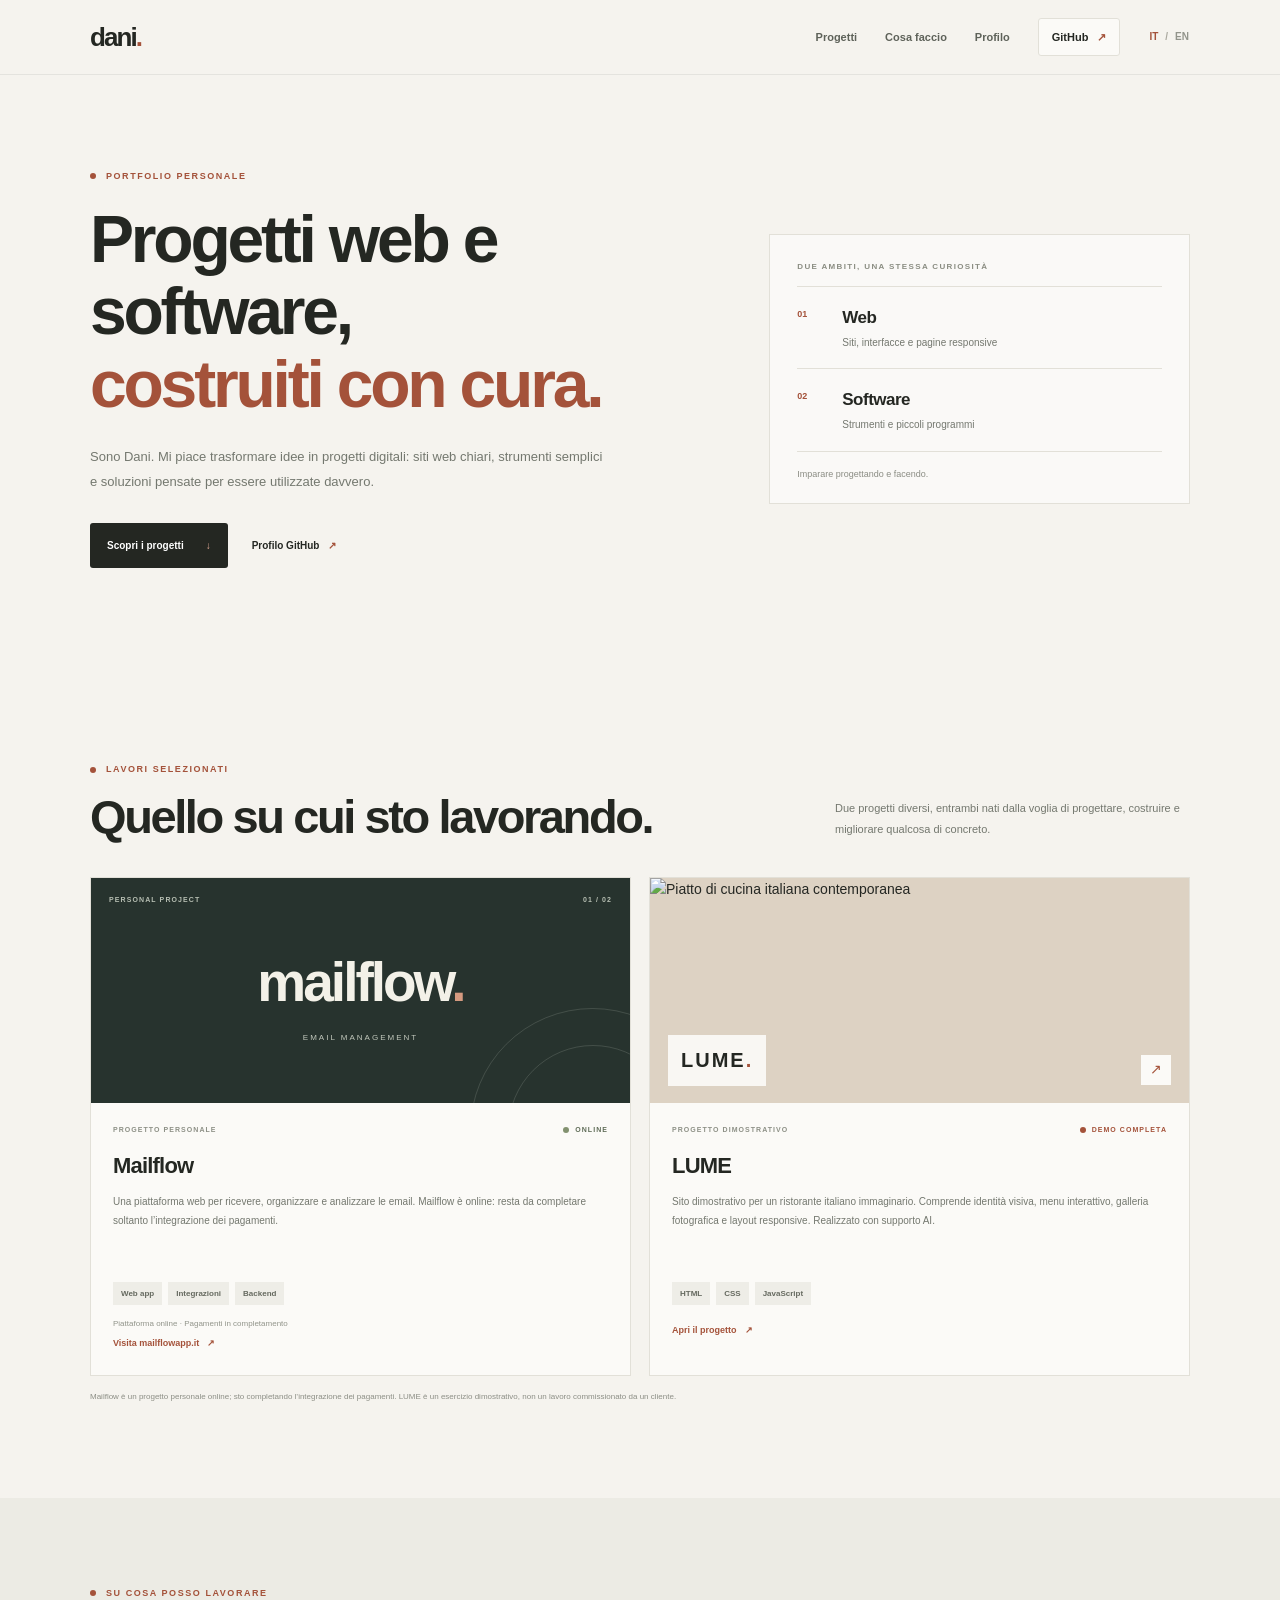
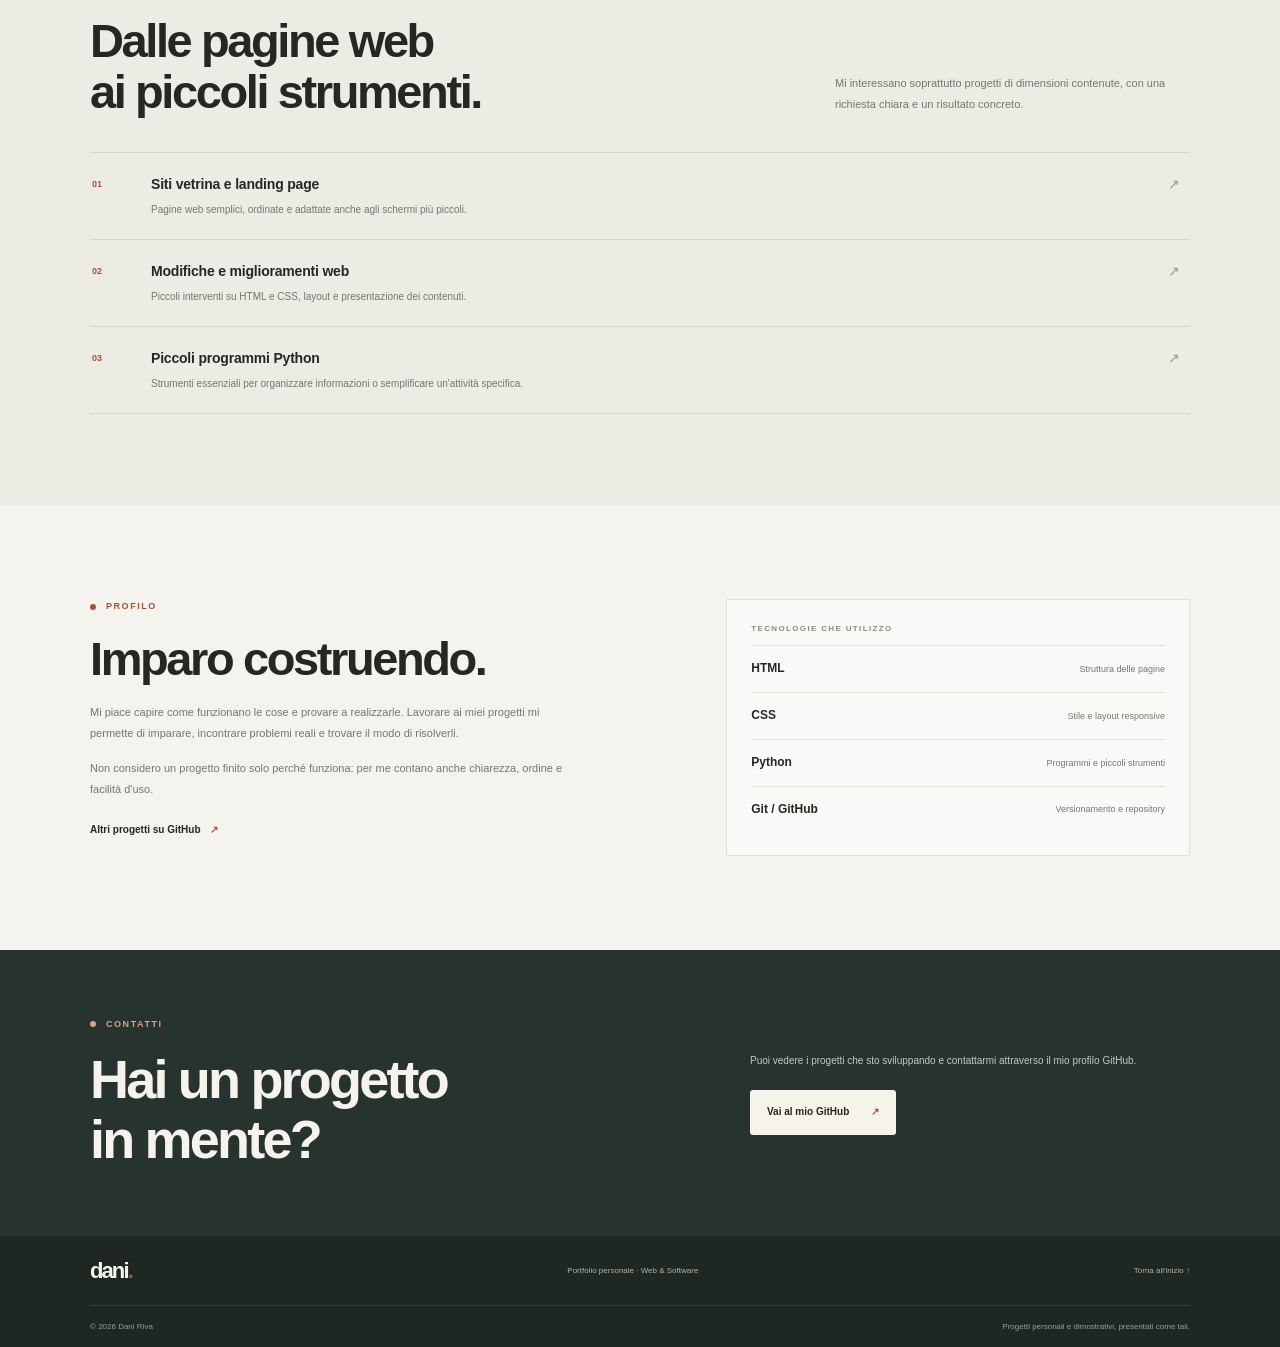
==== commit 94d5c2c5: "Update Mailflow portfolio status and official link" ====
--- a/index.html
+++ b/index.html
@@ -64,11 +64,12 @@
             <div class="mailflow-shape shape-one"></div><div class="mailflow-shape shape-two"></div>
           </div>
           <div class="project-content">
-            <div class="project-meta"><span data-i18n="personalProject">PROGETTO PERSONALE</span><span class="status status-progress"><i></i><span data-i18n="inProgress">IN SVILUPPO</span></span></div>
+            <div class="project-meta"><span data-i18n="personalProject">PROGETTO PERSONALE</span><span class="status status-progress"><i></i><span data-i18n="mailflowStatus">ONLINE</span></span></div>
             <h3>Mailflow</h3>
-            <p data-i18n="mailflowText">Un'applicazione web per ricevere, organizzare e analizzare le email. Un progetto in evoluzione che comprende interfaccia, gestione dei dati e integrazioni con servizi email.</p>
+            <p data-i18n="mailflowText">Una piattaforma web per ricevere, organizzare e analizzare le email. Mailflow è online: resta da completare soltanto l’integrazione dei pagamenti.</p>
             <div class="tags"><span>Web app</span><span data-i18n="tagIntegrations">Integrazioni</span><span data-i18n="tagBackend">Backend</span></div>
-            <p class="project-footnote" data-i18n="mailflowNote">Progetto personale · Codice sorgente privato</p>
+            <p class="project-footnote" data-i18n="mailflowNote">Piattaforma online · Pagamenti in completamento</p>
+            <a class="project-open" href="https://mailflowapp.it" target="_blank" rel="noopener noreferrer"><span data-i18n="visitMailflow">Visita mailflowapp.it</span><span aria-hidden="true">↗</span></a>
           </div>
         </article>
 
@@ -86,7 +87,7 @@
           </div>
         </article>
       </div>
-      <p class="work-note" data-i18n="workNote">Mailflow è un progetto personale in sviluppo. LUME è un esercizio dimostrativo, non un lavoro commissionato da un cliente.</p>
+      <p class="work-note" data-i18n="workNote">Mailflow è un progetto personale online; sto completando l’integrazione dei pagamenti. LUME è un esercizio dimostrativo, non un lavoro commissionato da un cliente.</p>
     </section>
 
     <section class="what-section" id="cosa-faccio">
--- a/style.css
+++ b/style.css
@@ -1,180 +1,189 @@
-:root{
-  --bg:#f5f4f0;--surface:#fff;--surface-soft:#eeede7;--ink:#20221f;--muted:#70736c;--line:#dedfd8;--accent:#a6533b;--accent-soft:#f0e4de;--dark:#252a25;--dark-muted:#c1c5ba;--green:#6d765d;--sans:"DM Sans",Arial,sans-serif;--display:"Manrope",Arial,sans-serif;--width:1120px
+:root {
+  --bg: #f5f3ee;
+  --paper: #fbfaf7;
+  --ink: #242722;
+  --muted: #74786f;
+  --line: #e2e0d8;
+  --accent: #a4523a;
+  --green: #606d58;
+  --dark: #27332e;
+  --font: "DM Sans", Arial, sans-serif;
+  --display: "Manrope", Arial, sans-serif;
+  --width: 1100px;
 }
-*{box-sizing:border-box}
-html{scroll-behavior:smooth;scroll-padding-top:90px}
-body{margin:0;background:var(--bg);color:var(--ink);font-family:var(--sans);font-size:14px;line-height:1.65;-webkit-font-smoothing:antialiased}
-a{color:inherit;text-decoration:none}
-button{font:inherit}
-.shell{width:min(var(--width),calc(100% - 64px));margin-inline:auto}
-.site-header{position:sticky;top:0;z-index:30;background:rgba(245,244,240,.94);backdrop-filter:blur(14px);border-bottom:1px solid rgba(32,34,31,.08)}
-.nav{min-height:78px;display:flex;align-items:center;justify-content:space-between;gap:24px}
-.brand{font-family:var(--display);font-size:26px;font-weight:800;letter-spacing:-1.9px}
-.brand span{color:var(--accent)}
-.nav-links{display:flex;align-items:center;gap:30px;color:#5f625b;font-size:11px;font-weight:600}
-.nav-links>a:not(.nav-contact):hover,.footer-main>a:last-child:hover{color:var(--accent)}
-.nav-contact{padding:10px 15px;border:1px solid var(--line);border-radius:3px;color:var(--ink);background:var(--surface)}
-.nav-contact span{margin-left:8px;color:var(--accent)}
-.language-switch{display:flex;align-items:center;gap:6px;color:#aaa99f;font-size:10px}
-.language-switch button{padding:4px 1px;border:0;background:none;color:#92948b;font-size:10px;font-weight:700;cursor:pointer}
-.language-switch button.active{color:var(--accent)}
-.nav-toggle{display:none;border:0;background:none;padding:8px;cursor:pointer}
-.nav-toggle span{display:block;width:22px;height:1.5px;margin:6px 0;background:var(--ink)}
-.hero{min-height:535px;display:grid;grid-template-columns:1.12fr .88fr;align-items:center;gap:8%;padding-block:82px 88px}
-.eyebrow{display:flex;align-items:center;gap:10px;margin:0 0 20px;color:var(--accent);font-size:9px;font-weight:700;letter-spacing:1.65px}
-.eyebrow-mark{width:21px;height:1px;background:var(--accent)}
-.hero h1,.section-heading h2,.skills-block h2,.about-block h2,.contact-inner h2{margin:0;font-family:var(--display);font-size:clamp(43px,5.5vw,68px);font-weight:600;letter-spacing:-3.8px;line-height:1.08}
-.hero h1 span{color:var(--accent)}
-.hero-description{max-width:515px;margin:23px 0 0;color:var(--muted);font-size:14px;line-height:1.9}
-.hero-actions{display:flex;align-items:center;flex-wrap:wrap;gap:24px;margin-top:29px}
-.button{min-height:47px;display:inline-flex;align-items:center;justify-content:space-between;gap:22px;padding:0 17px;border:1px solid transparent;border-radius:3px;font-size:10px;font-weight:700;transition:background .2s,transform .2s}
-.button:hover{transform:translateY(-2px)}
-.button-primary{background:var(--ink);color:#fff}
-.button-primary:hover{background:#3d443c}
-.button-primary span+span{color:#e6aa94}
-.text-link{display:inline-flex;align-items:center;gap:9px;color:var(--ink);font-size:10px;font-weight:700}
-.text-link span+span{color:var(--accent)}
-.text-link:hover{color:var(--accent)}
-.hero-footnote{display:flex;align-items:center;gap:10px;margin-top:47px;color:#92948b;font-size:9px}
-.footnote-line{width:23px;height:1px;background:#bcbeb5}
-.hero-aside{position:relative;min-height:310px;display:flex;flex-direction:column;justify-content:space-between;overflow:hidden;padding:23px 25px;background:#e8e7df}
-.aside-top,.aside-bottom{position:relative;z-index:2;display:flex;align-items:center;justify-content:space-between;gap:16px;color:#71746a;font-size:8px;font-weight:700;letter-spacing:1.15px}
-.aside-index{color:#a0a196}
-.aside-word{position:relative;z-index:2;font-family:var(--display);font-size:clamp(42px,5vw,65px);font-weight:800;letter-spacing:-4px;line-height:.93}
-.aside-word>span:first-child{color:var(--accent)}
-.aside-period{color:var(--accent)}
-.aside-bottom{font-size:9px;font-weight:500;letter-spacing:.1px;text-transform:none}
-.aside-symbol{color:var(--accent);font-size:18px}
-.aside-ring{position:absolute;border:1px solid rgba(87,98,76,.17);border-radius:50%;pointer-events:none}
-.ring-one{width:245px;height:245px;right:-76px;top:45px}
-.ring-two{width:175px;height:175px;right:-42px;top:80px}
-.skill-ribbon{border-block:1px solid var(--line);background:#fbfaf7}
-.ribbon-inner{min-height:70px;display:flex;align-items:center;justify-content:space-between;gap:24px}
-.ribbon-inner>span{color:#8d9086;font-size:8px;font-weight:700;letter-spacing:1.4px}
-.ribbon-items{display:flex;align-items:center;gap:17px;color:#4d5049;font-size:10px;font-weight:700;letter-spacing:.7px}
-.ribbon-items i{color:#b4b5ab;font-style:normal}
-.section{padding-block:104px}
-.section-heading{display:flex;align-items:end;justify-content:space-between;gap:50px;margin-bottom:40px}
-.section-heading .eyebrow{margin-bottom:15px}
-.section-heading h2,.skills-block h2,.about-block h2{font-size:clamp(34px,4.2vw,48px);letter-spacing:-2.5px}
-.section-intro{max-width:370px;margin:0 0 3px;color:var(--muted);font-size:12px;line-height:1.9}
-.project-grid{display:grid;grid-template-columns:1fr 1fr;gap:19px}
-.project-card{min-width:0;border:1px solid var(--line);background:var(--surface)}
-.project-art,.project-image{position:relative;height:248px;overflow:hidden}
-.mail-art{display:flex;flex-direction:column;justify-content:center;align-items:center;background:#29332f;color:#f1f0e9}
-.mail-art-label{position:absolute;top:19px;left:20px;color:#c1c9bd;font-size:8px;font-weight:600;letter-spacing:1.25px}
-.mail-symbol{position:relative;width:108px;height:76px;border:1.5px solid #d7ded1;border-radius:5px}
-.mail-symbol:before,.mail-symbol:after{position:absolute;top:10px;width:69px;height:1.5px;background:#d7ded1;content:""}
-.mail-symbol:before{left:2px;transform:rotate(34deg);transform-origin:left}
-.mail-symbol:after{right:2px;transform:rotate(-34deg);transform-origin:right}
-.mail-symbol i{position:absolute;right:-12px;bottom:-12px;width:31px;height:31px;border:1px solid #d7a18e;border-radius:50%;background:#29332f}
-.mail-symbol i:after{position:absolute;top:7px;left:7px;width:15px;height:10px;border-right:1px solid #d7a18e;border-bottom:1px solid #d7a18e;transform:rotate(45deg);content:""}
-.mail-art-lines{position:absolute;bottom:27px;left:22px;display:flex;gap:7px}
-.mail-art-lines b{width:27px;height:3px;background:#8c9b8e}
-.mail-art-lines b:nth-child(2){width:44px;background:#b9c1b4}
-.mail-art-lines b:nth-child(3){width:18px;background:#c58b75}
-.art-corner{position:absolute;right:19px;bottom:18px;color:#d4ddcf;font-family:var(--display);font-size:17px;font-weight:800}
-.project-image{display:block;background:#ddd}
-.project-image img{width:100%;height:100%;object-fit:cover;transition:transform .45s;filter:saturate(.8)}
-.project-image:hover img{transform:scale(1.035)}
-.image-overlay{position:absolute;right:15px;bottom:15px;left:15px;display:flex;align-items:center;justify-content:space-between;padding:12px 14px;background:rgba(245,244,240,.93);font-family:var(--display);font-size:19px;font-weight:800;letter-spacing:2px}
-.image-overlay span{color:var(--accent);font-size:15px}
-.project-body{padding:23px 24px 25px}
-.project-meta{display:flex;align-items:center;justify-content:space-between;flex-wrap:wrap;gap:9px;color:#8d9086;font-size:8px;font-weight:700;letter-spacing:1.05px}
-.project-status{display:flex;align-items:center;gap:6px;color:#6f795f}
-.project-status i{width:6px;height:6px;border-radius:50%;background:#8a9a70}
-.status-demo{color:var(--accent)}
-.status-demo i{background:var(--accent)}
-.project-body h3{margin:14px 0 8px;font-family:var(--display);font-size:24px;font-weight:700;letter-spacing:-1px}
-.project-body>p{min-height:75px;margin:0;color:var(--muted);font-size:11px;line-height:1.85}
-.tag-list{display:flex;flex-wrap:wrap;gap:7px;margin:18px 0 14px}
-.tag-list span{padding:5px 8px;background:#f1f0eb;color:#62665c;font-size:8px;font-weight:600}
-.project-note{color:#95978e;font-size:9px}
-.project-link{display:inline-flex;align-items:center;gap:9px;margin-top:2px;color:var(--accent);font-size:10px;font-weight:700}
-.project-link:hover{text-decoration:underline;text-underline-offset:4px}
-.projects-disclaimer{margin:17px 0 0;color:#8e9087;font-size:9px;line-height:1.7}
-.services-section{background:var(--surface-soft)}
-.services-section .section{padding-block:93px 100px}
-.services-grid{border-top:1px solid #d4d5cd}
-.service-item{display:grid;grid-template-columns:55px 1fr 25px;align-items:start;gap:15px;padding:23px 3px;border-bottom:1px solid #d4d5cd}
-.service-number{padding-top:4px;color:var(--accent);font-size:9px;font-weight:700}
-.service-item h3{margin:0 0 5px;font-family:var(--display);font-size:16px;font-weight:700;letter-spacing:-.35px}
-.service-item p{margin:0;color:var(--muted);font-size:11px;line-height:1.75}
-.service-arrow{color:#9d9e94;font-size:16px}
-.skills-about{display:grid;grid-template-columns:.9fr 1.1fr;gap:11%}
-.skills-description,.about-block>p:not(.eyebrow){max-width:440px;margin:17px 0 0;color:var(--muted);font-size:12px;line-height:1.9}
-.skill-list{display:flex;flex-wrap:wrap;gap:8px;margin-top:24px}
-.skill-list span{padding:8px 12px;border:1px solid var(--line);background:#faf9f6;color:#51564d;font-size:10px;font-weight:600}
-.about-block{padding-left:10%;border-left:1px solid var(--line)}
-.about-block h2{margin-bottom:17px}
-.about-block>p:not(.eyebrow){margin-top:0;margin-bottom:13px}
-.about-block .text-link{margin-top:13px}
-.contact-section{background:var(--dark);color:#f4f3ed}
-.contact-inner{display:grid;grid-template-columns:1fr .8fr;align-items:center;gap:10%;padding-block:72px}
-.contact-inner .eyebrow{color:#d29a82}
-.contact-inner .eyebrow-mark{background:#d29a82}
-.contact-inner h2{font-size:clamp(39px,4.8vw,58px);letter-spacing:-3px}
-.contact-copy p{max-width:440px;margin:0 0 22px;color:var(--dark-muted);font-size:11px;line-height:1.9}
-.button-light{background:#f3eee6;color:var(--ink)}
-.button-light:hover{background:#fff}
-.button-light span+span{color:var(--accent)}
-.site-footer{background:#1d211e;color:#d8dcd3}
-.footer-main{min-height:78px;display:flex;align-items:center;justify-content:space-between;gap:20px;border-bottom:1px solid rgba(255,255,255,.12)}
-.footer-brand{font-size:22px;color:#f4f3ed}
-.footer-main p,.footer-main>a:last-child{margin:0;color:#a9afa4;font-size:9px}
-.footer-main>a:last-child:hover{color:#fff}
-.footer-bottom{display:flex;align-items:center;justify-content:space-between;gap:15px;padding-block:15px;color:#90988d;font-size:8px}
-.footer-bottom a{color:#d29a82}
-@media(max-width:850px){
- .hero{grid-template-columns:1fr .8fr;gap:5%;padding-block:70px}
- .hero h1{font-size:clamp(42px,5.7vw,57px);letter-spacing:-3px}
- .hero-aside{min-height:275px;padding:18px}
- .aside-word{font-size:48px}
- .project-art,.project-image{height:210px}
- .project-body{padding:20px}
- .skills-about{gap:7%}
+* { box-sizing: border-box; }
+html { scroll-behavior: smooth; scroll-padding-top: 90px; }
+body { margin: 0; background: var(--bg); color: var(--ink); font-family: var(--font); font-size: 14px; line-height: 1.65; -webkit-font-smoothing: antialiased; }
+a { color: inherit; text-decoration: none; }
+button { font: inherit; }
+img { display: block; max-width: 100%; }
+.shell { width: min(var(--width), calc(100% - 64px)); margin-inline: auto; }
+
+.header { position: sticky; top: 0; z-index: 20; background: rgba(245,243,238,.94); backdrop-filter: blur(12px); border-bottom: 1px solid rgba(36,39,34,.08); }
+.nav { min-height: 74px; display: flex; align-items: center; justify-content: space-between; gap: 28px; }
+.brand { font-family: var(--display); font-size: 26px; font-weight: 800; letter-spacing: -1.9px; }
+.brand span { color: var(--accent); }
+.nav-menu { display: flex; align-items: center; gap: 28px; color: #5e6259; font-size: 11px; font-weight: 600; }
+.nav-menu > a:not(.nav-github):hover { color: var(--accent); }
+.nav-github { padding: 9px 13px; border: 1px solid var(--line); background: var(--paper); border-radius: 3px; color: var(--ink); }
+.nav-github span { margin-left: 6px; color: var(--accent); }
+.language { display: flex; align-items: center; gap: 6px; color: #aaa99f; font-size: 10px; }
+.language button { padding: 3px 1px; border: 0; background: none; color: #92948b; font-size: 10px; font-weight: 700; cursor: pointer; }
+.language button.active { color: var(--accent); }
+.menu-toggle { display: none; border: 0; background: none; padding: 8px; cursor: pointer; }
+.menu-toggle span { display: block; width: 22px; height: 1.5px; margin: 6px 0; background: var(--ink); }
+
+.eyebrow { display: flex; align-items: center; gap: 10px; margin: 0 0 19px; color: var(--accent); font-size: 9px; font-weight: 700; letter-spacing: 1.55px; }
+.eyebrow-dot { width: 6px; height: 6px; border-radius: 50%; background: var(--accent); }
+.hero { display: grid; grid-template-columns: 1.15fr .85fr; align-items: center; gap: 10%; padding-block: 94px 100px; }
+.hero h1, .section-heading h2, .profile h2, .contact-inner h2 { margin: 0; font-family: var(--display); font-weight: 600; letter-spacing: -3.2px; line-height: 1.1; }
+.hero h1 { font-size: clamp(43px, 5.2vw, 66px); }
+.hero h1 span { color: var(--accent); }
+.hero-text { max-width: 520px; margin: 23px 0 0; color: var(--muted); font-size: 13px; line-height: 1.95; }
+.hero-actions { display: flex; align-items: center; flex-wrap: wrap; gap: 24px; margin-top: 29px; }
+.button { min-height: 45px; display: inline-flex; align-items: center; justify-content: space-between; gap: 22px; padding: 0 16px; border: 1px solid transparent; border-radius: 3px; font-size: 10px; font-weight: 700; transition: transform .2s, background .2s; }
+.button:hover { transform: translateY(-2px); }
+.button-dark { background: var(--ink); color: #fff; }
+.button-dark:hover { background: #3c453d; }
+.button-dark span + span { color: #e2aa96; }
+.simple-link { display: inline-flex; align-items: center; gap: 9px; color: var(--ink); font-size: 10px; font-weight: 700; }
+.simple-link span + span { color: var(--accent); }
+.simple-link:hover { color: var(--accent); }
+
+.hero-summary { padding: 25px 27px 21px; border: 1px solid var(--line); background: rgba(255,255,255,.48); }
+.summary-label, .skills-title { margin: 0 0 13px; color: #8a8d82; font-size: 8px; font-weight: 700; letter-spacing: 1.35px; }
+.summary-item { display: grid; grid-template-columns: 32px 1fr; gap: 13px; align-items: start; padding: 17px 0; border-top: 1px solid var(--line); }
+.summary-number { padding-top: 3px; color: var(--accent); font-size: 9px; font-weight: 700; }
+.summary-item strong { font-family: var(--display); font-size: 17px; font-weight: 700; letter-spacing: -.5px; }
+.summary-item p { margin: 3px 0 0; color: var(--muted); font-size: 10px; }
+.summary-foot { padding-top: 15px; border-top: 1px solid var(--line); color: #8b8d84; font-size: 9px; }
+
+.section { padding-block: 94px; }
+.section-heading { display: flex; align-items: end; justify-content: space-between; gap: 48px; margin-bottom: 34px; }
+.section-heading .eyebrow { margin-bottom: 14px; }
+.section-heading h2, .profile h2 { font-size: clamp(34px, 4vw, 47px); letter-spacing: -2.4px; }
+.section-intro { max-width: 355px; margin: 0 0 3px; color: var(--muted); font-size: 11px; line-height: 1.9; }
+.project-grid { display: grid; grid-template-columns: 1fr 1fr; gap: 18px; }
+.project-card { min-width: 0; border: 1px solid var(--line); background: var(--paper); }
+.project-visual { position: relative; display: block; height: 225px; overflow: hidden; }
+.mailflow-visual { display: flex; flex-direction: column; align-items: center; justify-content: center; background: var(--dark); color: #f3f1e8; }
+.visual-topline { position: absolute; top: 16px; right: 18px; left: 18px; display: flex; justify-content: space-between; color: #b6beb2; font-size: 7px; font-weight: 600; letter-spacing: 1.1px; }
+.mailflow-word { position: relative; z-index: 1; font-family: var(--display); font-size: clamp(37px, 4.5vw, 55px); font-weight: 700; letter-spacing: -3px; }
+.mailflow-word span { color: #d59a80; }
+.mailflow-caption { position: relative; z-index: 1; margin-top: 3px; color: #c2c8bc; font-size: 8px; letter-spacing: 2px; }
+.mailflow-shape { position: absolute; border: 1px solid rgba(218,225,212,.16); border-radius: 50%; }
+.shape-one { width: 245px; height: 245px; right: -85px; bottom: -150px; }
+.shape-two { width: 170px; height: 170px; right: -48px; bottom: -112px; }
+.lume-visual { background: #ddd2c3; }
+.lume-visual img { width: 100%; height: 100%; object-fit: cover; filter: saturate(.82); transition: transform .45s; }
+.lume-visual:hover img { transform: scale(1.035); }
+.lume-mark { position: absolute; left: 18px; bottom: 17px; padding: 9px 13px; background: rgba(251,250,247,.94); font-family: var(--display); font-size: 20px; font-weight: 800; letter-spacing: 2px; }
+.lume-mark span { color: var(--accent); }
+.visual-link { position: absolute; right: 18px; bottom: 18px; display: grid; width: 30px; height: 30px; place-items: center; background: var(--paper); color: var(--accent); font-size: 14px; }
+.project-content { padding: 21px 22px 22px; }
+.project-meta { display: flex; align-items: center; justify-content: space-between; flex-wrap: wrap; gap: 8px; color: #8d9086; font-size: 7px; font-weight: 700; letter-spacing: 1.05px; }
+.status { display: inline-flex; align-items: center; gap: 6px; }
+.status i { width: 6px; height: 6px; border-radius: 50%; }
+.status-progress { color: var(--green); }
+.status-progress i { background: #82916f; }
+.status-demo { color: var(--accent); }
+.status-demo i { background: var(--accent); }
+.project-content h3 { margin: 13px 0 7px; font-family: var(--display); font-size: 22px; font-weight: 700; letter-spacing: -.8px; }
+.project-content > p:not(.project-footnote) { min-height: 75px; margin: 0; color: var(--muted); font-size: 10px; line-height: 1.9; }
+.tags { display: flex; flex-wrap: wrap; gap: 6px; margin: 15px 0 12px; }
+.tags span { padding: 5px 8px; background: #eeede7; color: #65695f; font-size: 8px; font-weight: 600; }
+.project-footnote { margin: 0; color: #91948a; font-size: 8px; }
+.project-open { display: inline-flex; align-items: center; gap: 8px; margin-top: 0; color: var(--accent); font-size: 9px; font-weight: 700; }
+.project-open:hover { text-decoration: underline; text-underline-offset: 4px; }
+.work-note { margin: 14px 0 0; color: #8c8e85; font-size: 8px; line-height: 1.7; }
+
+.what-section { background: #ecebe4; }
+.what-section .section { padding-block: 88px 91px; }
+.offer-list { border-top: 1px solid #d6d6cd; }
+.offer-row { display: grid; grid-template-columns: 45px 1fr 20px; gap: 14px; align-items: start; padding: 20px 2px; border-bottom: 1px solid #d6d6cd; }
+.offer-number { padding-top: 4px; color: var(--accent); font-size: 9px; font-weight: 700; }
+.offer-row h3 { margin: 0 0 5px; font-family: var(--display); font-size: 14px; font-weight: 700; letter-spacing: -.2px; }
+.offer-row p { margin: 0; color: var(--muted); font-size: 10px; line-height: 1.8; }
+.offer-arrow { color: #999b91; font-size: 14px; }
+
+.profile { display: grid; grid-template-columns: 1fr .9fr; gap: 11%; align-items: start; }
+.profile-copy h2 { margin-bottom: 17px; }
+.profile-copy > p:not(.eyebrow) { max-width: 480px; margin: 0 0 13px; color: var(--muted); font-size: 11px; line-height: 1.95; }
+.profile-copy .simple-link { margin-top: 8px; }
+.skills-panel { padding: 22px 24px; border: 1px solid var(--line); background: rgba(255,255,255,.48); }
+.skills-title { margin-bottom: 10px; }
+.skill-line { display: flex; align-items: center; justify-content: space-between; gap: 15px; padding: 13px 0; border-top: 1px solid var(--line); }
+.skill-line span:first-child { font-family: var(--display); font-size: 12px; font-weight: 700; }
+.skill-line span:last-child { color: var(--muted); font-size: 9px; text-align: right; }
+
+.contact-section { background: var(--dark); color: #f5f3ec; }
+.contact-inner { display: grid; grid-template-columns: 1fr .8fr; align-items: center; gap: 10%; padding-block: 67px; }
+.contact-inner .eyebrow { color: #d9a18a; }
+.contact-inner .eyebrow-dot { background: #d9a18a; }
+.contact-inner h2 { font-size: clamp(38px, 4.6vw, 54px); letter-spacing: -2.8px; }
+.contact-copy p { max-width: 420px; margin: 0 0 20px; color: #c3c9bf; font-size: 10px; line-height: 1.9; }
+.button-light { background: #f6f3eb; color: var(--ink); }
+.button-light:hover { background: #fff; }
+.button-light span + span { color: var(--accent); }
+.footer { background: #1e2722; color: #c9cec5; }
+.footer-main { min-height: 70px; display: flex; align-items: center; justify-content: space-between; gap: 18px; border-bottom: 1px solid rgba(255,255,255,.1); }
+.footer-brand { color: #f5f3ec; font-size: 22px; }
+.footer-main > span, .footer-main > a:last-child { color: #aeb6aa; font-size: 8px; }
+.footer-main > a:last-child:hover { color: #fff; }
+.footer-bottom { display: flex; align-items: center; justify-content: space-between; gap: 15px; padding-block: 14px; color: #98a195; font-size: 8px; }
+:focus-visible { outline: 2px solid var(--accent); outline-offset: 3px; }
+
+@media (max-width: 820px) {
+  .hero { gap: 6%; padding-block: 78px; }
+  .hero h1 { font-size: clamp(40px, 5.8vw, 55px); letter-spacing: -2.8px; }
+  .project-visual { height: 205px; }
+  .project-content { padding-inline: 18px; }
+  .project-content > p:not(.project-footnote) { min-height: 95px; }
+  .profile { gap: 7%; }
 }
-@media(max-width:680px){
- .shell{width:calc(100% - 40px)}
- .nav{position:relative;min-height:69px}
- .nav-toggle{display:block}
- .nav-toggle span{transition:transform .2s}
- .nav-toggle[aria-expanded=true] span:first-child{transform:translateY(3.5px) rotate(45deg)}
- .nav-toggle[aria-expanded=true] span:last-child{transform:translateY(-3.5px) rotate(-45deg)}
- .nav-links{position:absolute;top:100%;right:-20px;left:-20px;display:none;align-items:stretch;gap:0;padding:8px 20px 18px;background:var(--bg);border-bottom:1px solid var(--line)}
- .nav-links.open{display:flex;flex-direction:column}
- .nav-links>a{padding:12px 0;border-bottom:1px solid var(--line)}
- .nav-links .nav-contact{margin-top:12px;padding:11px 13px;border:1px solid var(--line)}
- .language-switch{align-self:flex-start;margin-top:12px}
- .hero{grid-template-columns:1fr;gap:39px;min-height:auto;padding-block:62px 58px}
- .hero h1{font-size:clamp(45px,11vw,64px);letter-spacing:-3px}
- .hero-description{font-size:12px}
- .hero-footnote{margin-top:34px}
- .hero-aside{min-height:255px;padding:20px}
- .aside-word{font-size:55px}
- .ribbon-inner{align-items:flex-start;flex-direction:column;justify-content:center;gap:7px;padding-block:15px}
- .ribbon-items{flex-wrap:wrap;gap:10px;font-size:9px}
- .section{padding-block:76px}
- .section-heading{align-items:flex-start;flex-direction:column;gap:15px;margin-bottom:29px}
- .section-heading h2,.skills-block h2,.about-block h2{font-size:39px;letter-spacing:-2px}
- .section-intro{font-size:11px}
- .project-grid{grid-template-columns:1fr;gap:17px}
- .project-art,.project-image{height:235px}
- .project-body>p{min-height:0}
- .projects-disclaimer{font-size:8px}
- .services-section .section{padding-block:74px}
- .service-item{grid-template-columns:34px 1fr 18px;gap:9px;padding:19px 0}
- .service-item h3{font-size:14px}
- .service-item p{font-size:10px}
- .skills-about{grid-template-columns:1fr;gap:46px}
- .about-block{padding:0;border:0}
- .contact-inner{grid-template-columns:1fr;gap:25px;padding-block:62px}
- .contact-inner h2{font-size:44px}
- .footer-main{align-items:flex-start;flex-wrap:wrap;padding-block:18px}
- .footer-main p{order:3;width:100%}
- .footer-bottom{align-items:flex-start;flex-direction:column;gap:8px}
+@media (max-width: 680px) {
+  .shell { width: calc(100% - 40px); }
+  .nav { position: relative; min-height: 68px; }
+  .menu-toggle { display: block; }
+  .menu-toggle span { transition: transform .2s; }
+  .menu-toggle[aria-expanded=true] span:first-child { transform: translateY(3.5px) rotate(45deg); }
+  .menu-toggle[aria-expanded=true] span:last-child { transform: translateY(-3.5px) rotate(-45deg); }
+  .nav-menu { position: absolute; top: 100%; right: -20px; left: -20px; display: none; align-items: stretch; gap: 0; padding: 8px 20px 17px; background: var(--bg); border-bottom: 1px solid var(--line); }
+  .nav-menu.open { display: flex; flex-direction: column; }
+  .nav-menu > a { padding: 12px 0; border-bottom: 1px solid var(--line); }
+  .nav-menu .nav-github { margin-top: 11px; padding: 11px 12px; border: 1px solid var(--line); }
+  .language { align-self: flex-start; margin-top: 11px; }
+  .hero { grid-template-columns: 1fr; gap: 34px; padding-block: 62px 67px; }
+  .hero h1 { font-size: clamp(43px, 10.5vw, 59px); letter-spacing: -2.8px; }
+  .hero-text { font-size: 12px; }
+  .hero-summary { padding: 20px 21px 17px; }
+  .section { padding-block: 72px; }
+  .section-heading { align-items: flex-start; flex-direction: column; gap: 14px; margin-bottom: 27px; }
+  .section-heading h2, .profile h2 { font-size: 38px; letter-spacing: -2px; }
+  .section-intro { font-size: 10px; }
+  .project-grid { grid-template-columns: 1fr; gap: 16px; }
+  .project-visual { height: 220px; }
+  .project-content { padding: 19px 18px 20px; }
+  .project-content > p:not(.project-footnote) { min-height: 0; }
+  .what-section .section { padding-block: 70px 76px; }
+  .offer-row { grid-template-columns: 29px 1fr 16px; gap: 10px; padding: 18px 0; }
+  .offer-row h3 { font-size: 13px; }
+  .offer-row p { font-size: 9px; }
+  .profile { grid-template-columns: 1fr; gap: 32px; }
+  .skills-panel { padding: 19px; }
+  .contact-inner { grid-template-columns: 1fr; gap: 21px; padding-block: 58px; }
+  .contact-inner h2 { font-size: 43px; }
+  .footer-main { align-items: flex-start; flex-wrap: wrap; padding-block: 17px; }
+  .footer-main > span { order: 3; width: 100%; }
+  .footer-bottom { align-items: flex-start; flex-direction: column; gap: 7px; }
 }
-@media(prefers-reduced-motion:reduce){
- html{scroll-behavior:auto}
- *,*:before,*:after{transition-duration:.01ms!important;animation-duration:.01ms!important}
+@media (max-width: 390px) {
+  .hero h1 { font-size: 41px; }
+  .hero-actions { align-items: flex-start; flex-direction: column; gap: 16px; }
+  .skill-line { align-items: flex-start; flex-direction: column; gap: 3px; }
+  .skill-line span:last-child { text-align: left; }
+}
+@media (prefers-reduced-motion: reduce) {
+  html { scroll-behavior: auto; }
+  *, *::before, *::after { transition-duration: .01ms !important; animation-duration: .01ms !important; }
 }
